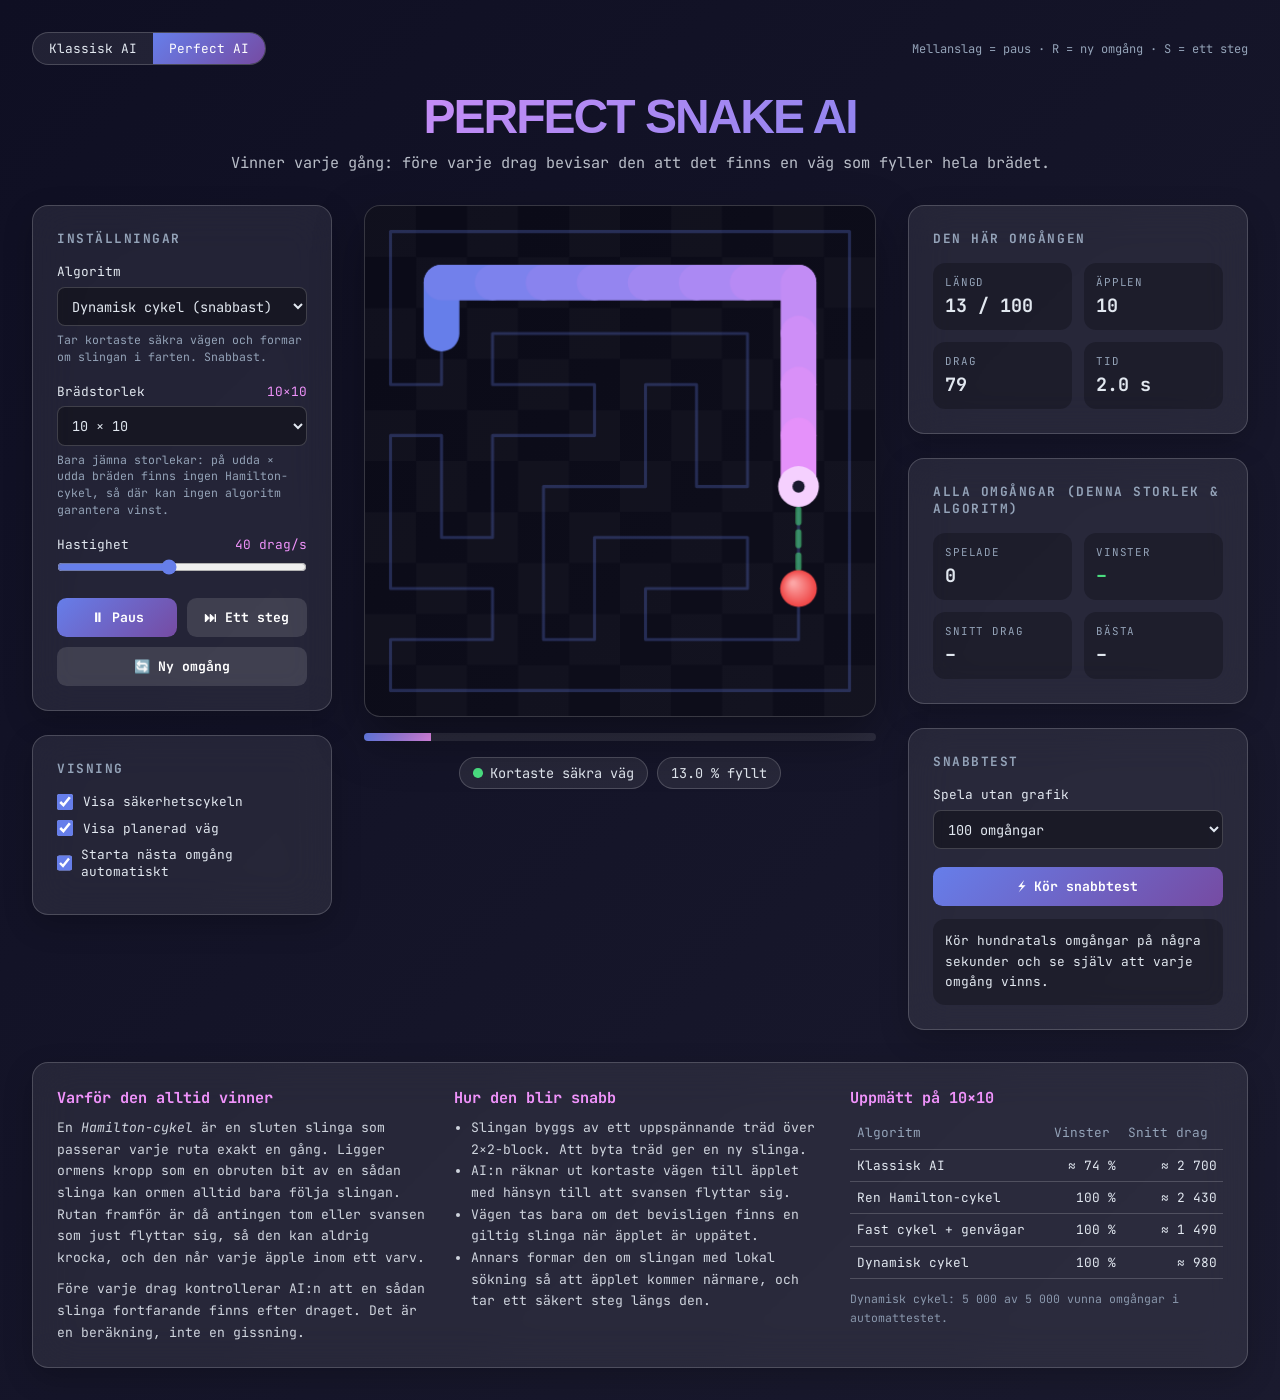
==== perfect/index.html @ fe1f0fe9 "Add Perfect Snake AI: a separate version that wins every game New page at /perfect next to the untou" ====
<!DOCTYPE html>
<html lang="sv">
<head>
  <meta charset="UTF-8">
  <meta name="viewport" content="width=device-width, initial-scale=1.0">
  <title>Perfect Snake AI</title>
  <style>
    @import url('https://fonts.googleapis.com/css2?family=Syncopate:wght@400;700&family=JetBrains+Mono:wght@400;700&display=swap');

    * { margin: 0; padding: 0; box-sizing: border-box; }

    :root {
      --primary: #667eea;
      --secondary: #764ba2;
      --accent: #f093fb;
      --success: #4ade80;
      --danger: #ef4444;
      --warning: #fbbf24;
      --dark: #1a1a2e;
      --darker: #0f0f23;
      --text: #e2e8f0;
      --muted: #94a3b8;
      --glass: rgba(255, 255, 255, 0.08);
      --glass-border: rgba(255, 255, 255, 0.18);
    }

    body {
      font-family: 'JetBrains Mono', monospace;
      background: linear-gradient(135deg, var(--darker) 0%, var(--dark) 100%);
      min-height: 100vh;
      color: var(--text);
      overflow-x: hidden;
    }

    .container { max-width: 1500px; margin: 0 auto; padding: 2rem; }

    .topbar {
      display: flex;
      justify-content: space-between;
      align-items: center;
      gap: 1rem;
      margin-bottom: 1.5rem;
      flex-wrap: wrap;
    }
    .version-switch {
      display: inline-flex;
      border: 1px solid var(--glass-border);
      border-radius: 999px;
      overflow: hidden;
      background: var(--glass);
    }
    .version-switch a {
      color: var(--text);
      text-decoration: none;
      padding: 0.45rem 1rem;
      font-size: 0.8rem;
    }
    .version-switch a.active {
      background: linear-gradient(135deg, var(--primary), var(--secondary));
      color: #fff;
    }

    .header { text-align: center; margin-bottom: 2rem; }
    .header h1 {
      font-family: 'Syncopate', sans-serif;
      font-size: clamp(1.6rem, 5vw, 3rem);
      font-weight: 700;
      background: linear-gradient(135deg, var(--accent) 0%, var(--primary) 100%);
      -webkit-background-clip: text;
      background-clip: text;
      -webkit-text-fill-color: transparent;
      letter-spacing: -2px;
      margin-bottom: 0.5rem;
    }
    .header p { opacity: 0.8; font-size: 0.95rem; }

    .main-grid {
      display: grid;
      grid-template-columns: 300px minmax(0, 1fr) 340px;
      gap: 2rem;
      align-items: start;
    }

    .panel {
      background: var(--glass);
      backdrop-filter: blur(20px);
      -webkit-backdrop-filter: blur(20px);
      border: 1px solid var(--glass-border);
      border-radius: 1rem;
      padding: 1.5rem;
      box-shadow: 0 10px 30px rgba(0, 0, 0, 0.2);
    }
    .panel + .panel { margin-top: 1.5rem; }
    .panel h2 {
      font-size: 0.8rem;
      text-transform: uppercase;
      letter-spacing: 0.12em;
      color: var(--muted);
      margin-bottom: 1rem;
    }

    .field { margin-bottom: 1.1rem; }
    .field label {
      display: flex;
      justify-content: space-between;
      font-size: 0.8rem;
      margin-bottom: 0.4rem;
    }
    .field label span { color: var(--accent); }
    .field .hint { font-size: 0.72rem; color: var(--muted); margin-top: 0.35rem; line-height: 1.45; }

    select, input[type="range"] { width: 100%; }
    select {
      background: rgba(0, 0, 0, 0.35);
      color: var(--text);
      border: 1px solid var(--glass-border);
      border-radius: 0.5rem;
      padding: 0.55rem 0.6rem;
      font-family: inherit;
      font-size: 0.85rem;
    }
    input[type="range"] { accent-color: var(--primary); }

    .button-row { display: grid; grid-template-columns: 1fr 1fr; gap: 0.6rem; margin-bottom: 0.6rem; }
    .button {
      background: linear-gradient(135deg, var(--primary), var(--secondary));
      color: #fff;
      border: none;
      border-radius: 0.6rem;
      padding: 0.7rem 0.8rem;
      font-family: inherit;
      font-size: 0.82rem;
      font-weight: 700;
      cursor: pointer;
      transition: transform 0.15s ease, opacity 0.15s ease;
    }
    .button:hover { transform: translateY(-1px); }
    .button:disabled { opacity: 0.5; cursor: default; transform: none; }
    .button.secondary { background: rgba(255, 255, 255, 0.12); }
    .button.full { width: 100%; }

    .toggle {
      display: flex;
      align-items: center;
      gap: 0.6rem;
      font-size: 0.8rem;
      margin-bottom: 0.6rem;
      cursor: pointer;
    }
    .toggle input { accent-color: var(--primary); width: 1rem; height: 1rem; }

    .board-wrap {
      position: relative;
      width: 100%;
      max-width: 680px;
      margin: 0 auto;
    }
    canvas {
      display: block;
      width: 100%;
      height: auto;
      border-radius: 1rem;
      border: 1px solid var(--glass-border);
      background: rgba(0, 0, 0, 0.35);
      box-shadow: 0 20px 50px rgba(0, 0, 0, 0.35);
    }
    .overlay {
      position: absolute;
      inset: 0;
      display: none;
      flex-direction: column;
      align-items: center;
      justify-content: center;
      text-align: center;
      background: rgba(10, 10, 30, 0.72);
      border-radius: 1rem;
      padding: 1rem;
    }
    .overlay.show { display: flex; }
    .overlay h3 {
      font-family: 'Syncopate', sans-serif;
      font-size: clamp(1.4rem, 5vw, 2.6rem);
      background: linear-gradient(135deg, var(--success), var(--accent));
      -webkit-background-clip: text;
      background-clip: text;
      -webkit-text-fill-color: transparent;
      margin-bottom: 0.6rem;
    }
    .overlay p { color: var(--text); font-size: 0.9rem; }

    .mode-bar {
      display: flex;
      justify-content: center;
      align-items: center;
      gap: 0.6rem;
      margin-top: 1rem;
      font-size: 0.85rem;
      flex-wrap: wrap;
    }
    .pill {
      display: inline-flex;
      align-items: center;
      gap: 0.45rem;
      padding: 0.35rem 0.8rem;
      border-radius: 999px;
      background: var(--glass);
      border: 1px solid var(--glass-border);
    }
    .dot { width: 0.6rem; height: 0.6rem; border-radius: 50%; display: inline-block; }

    .progress {
      height: 8px;
      background: rgba(255, 255, 255, 0.1);
      border-radius: 999px;
      overflow: hidden;
      margin: 1rem auto 0;
      max-width: 680px;
    }
    .progress > div {
      height: 100%;
      width: 0;
      background: linear-gradient(90deg, var(--primary), var(--accent));
      transition: width 0.2s ease;
    }

    .stats { display: grid; grid-template-columns: 1fr 1fr; gap: 0.75rem; }
    .stat {
      background: rgba(0, 0, 0, 0.25);
      border-radius: 0.75rem;
      padding: 0.75rem;
    }
    .stat .label { font-size: 0.68rem; color: var(--muted); text-transform: uppercase; letter-spacing: 0.08em; }
    .stat .value { font-size: 1.15rem; font-weight: 700; margin-top: 0.25rem; font-variant-numeric: tabular-nums; }
    .stat.wide { grid-column: span 2; }
    .value.good { color: var(--success); }

    .bench-result {
      font-size: 0.8rem;
      line-height: 1.6;
      margin-top: 0.8rem;
      background: rgba(0, 0, 0, 0.25);
      border-radius: 0.75rem;
      padding: 0.75rem;
      min-height: 3rem;
    }
    .bench-result strong { color: var(--success); }

    .about { margin-top: 2rem; }
    .about-grid { display: grid; grid-template-columns: repeat(auto-fit, minmax(260px, 1fr)); gap: 1.5rem; }
    .about h3 { font-size: 0.95rem; margin-bottom: 0.6rem; color: var(--accent); }
    .about p, .about li { font-size: 0.82rem; line-height: 1.65; color: var(--text); opacity: 0.9; }
    .about ul { padding-left: 1.1rem; }
    table { width: 100%; border-collapse: collapse; font-size: 0.8rem; }
    th, td { text-align: left; padding: 0.45rem 0.4rem; border-bottom: 1px solid var(--glass-border); }
    th { color: var(--muted); font-weight: 400; }
    td.num { text-align: right; font-variant-numeric: tabular-nums; }

    kbd {
      font-family: inherit;
      font-size: 0.72rem;
      padding: 0.1rem 0.35rem;
      border-radius: 0.3rem;
      border: 1px solid var(--glass-border);
      background: rgba(0, 0, 0, 0.3);
    }

    @media (max-width: 1150px) {
      .main-grid { grid-template-columns: 1fr; }
      .board-col { order: -1; }
    }
    .keys-hint { font-size: 0.75rem; color: var(--muted); }
    @media (max-width: 600px) {
      .container { padding: 1rem; }
      .keys-hint { display: none; }
      .panel { padding: 1.1rem; }
    }
  </style>
</head>
<body>
  <div class="container">
    <div class="topbar">
      <nav class="version-switch" aria-label="Välj version">
        <a href="../">Klassisk AI</a>
        <a href="./" class="active">Perfect AI</a>
      </nav>
      <span class="keys-hint">Mellanslag = paus · R = ny omgång · S = ett steg</span>
    </div>

    <div class="header">
      <h1>PERFECT SNAKE AI</h1>
      <p>Vinner varje gång: före varje drag bevisar den att det finns en väg som fyller hela brädet.</p>
    </div>

    <div class="main-grid">
      <aside>
        <section class="panel">
          <h2>Inställningar</h2>
          <div class="field">
            <label for="strategy">Algoritm</label>
            <select id="strategy">
              <option value="dynamic">Dynamisk cykel (snabbast)</option>
              <option value="shortcuts">Fast cykel + genvägar</option>
              <option value="hamilton">Ren Hamilton-cykel</option>
            </select>
            <div class="hint" id="strategyHint"></div>
          </div>
          <div class="field">
            <label for="size">Brädstorlek <span id="sizeLabel">10×10</span></label>
            <select id="size"></select>
            <div class="hint">Bara jämna storlekar: på udda × udda bräden finns ingen Hamilton-cykel, så där kan ingen algoritm garantera vinst.</div>
          </div>
          <div class="field">
            <label for="speed">Hastighet <span id="speedLabel"></span></label>
            <input type="range" id="speed" min="0" max="9" step="1" value="4">
          </div>
          <div class="button-row">
            <button class="button" id="playBtn">⏸ Paus</button>
            <button class="button secondary" id="stepBtn">⏭ Ett steg</button>
          </div>
          <button class="button full secondary" id="restartBtn">🔄 Ny omgång</button>
        </section>

        <section class="panel">
          <h2>Visning</h2>
          <label class="toggle"><input type="checkbox" id="showCycle" checked> Visa säkerhetscykeln</label>
          <label class="toggle"><input type="checkbox" id="showRoute" checked> Visa planerad väg</label>
          <label class="toggle"><input type="checkbox" id="autoRestart" checked> Starta nästa omgång automatiskt</label>
        </section>
      </aside>

      <main class="board-col">
        <div class="board-wrap">
          <canvas id="board" width="680" height="680" aria-label="Spelplan"></canvas>
          <div class="overlay" id="overlay">
            <h3 id="overlayTitle">PERFEKT! 🏆</h3>
            <p id="overlayText"></p>
          </div>
        </div>
        <div class="progress"><div id="progressBar"></div></div>
        <div class="mode-bar">
          <span class="pill"><span class="dot" id="modeDot"></span><span id="modeText">Startar</span></span>
          <span class="pill" id="fillText">0 %</span>
        </div>
      </main>

      <aside>
        <section class="panel">
          <h2>Den här omgången</h2>
          <div class="stats">
            <div class="stat"><div class="label">Längd</div><div class="value" id="statLength">3</div></div>
            <div class="stat"><div class="label">Äpplen</div><div class="value" id="statApples">0</div></div>
            <div class="stat"><div class="label">Drag</div><div class="value" id="statSteps">0</div></div>
            <div class="stat"><div class="label">Tid</div><div class="value" id="statTime">0.0 s</div></div>
          </div>
        </section>

        <section class="panel">
          <h2>Alla omgångar (denna storlek & algoritm)</h2>
          <div class="stats">
            <div class="stat"><div class="label">Spelade</div><div class="value" id="statGames">0</div></div>
            <div class="stat"><div class="label">Vinster</div><div class="value good" id="statWins">–</div></div>
            <div class="stat"><div class="label">Snitt drag</div><div class="value" id="statAvg">–</div></div>
            <div class="stat"><div class="label">Bästa</div><div class="value" id="statBest">–</div></div>
          </div>
        </section>

        <section class="panel">
          <h2>Snabbtest</h2>
          <div class="field">
            <label for="benchCount">Spela utan grafik</label>
            <select id="benchCount">
              <option value="10">10 omgångar</option>
              <option value="100" selected>100 omgångar</option>
              <option value="1000">1 000 omgångar</option>
            </select>
          </div>
          <button class="button full" id="benchBtn">⚡ Kör snabbtest</button>
          <div class="bench-result" id="benchResult">Kör hundratals omgångar på några sekunder och se själv att varje omgång vinns.</div>
        </section>
      </aside>
    </div>

    <section class="panel about">
      <div class="about-grid">
        <div>
          <h3>Varför den alltid vinner</h3>
          <p>En <em>Hamilton-cykel</em> är en sluten slinga som passerar varje ruta exakt en gång. Ligger ormens kropp som en obruten bit av en sådan slinga kan ormen alltid bara följa slingan. Rutan framför är då antingen tom eller svansen som just flyttar sig, så den kan aldrig krocka, och den når varje äpple inom ett varv.</p>
          <p style="margin-top:0.6rem">Före varje drag kontrollerar AI:n att en sådan slinga fortfarande finns efter draget. Det är en beräkning, inte en gissning.</p>
        </div>
        <div>
          <h3>Hur den blir snabb</h3>
          <ul>
            <li>Slingan byggs av ett uppspännande träd över 2×2-block. Att byta träd ger en ny slinga.</li>
            <li>AI:n räknar ut kortaste vägen till äpplet med hänsyn till att svansen flyttar sig.</li>
            <li>Vägen tas bara om det bevisligen finns en giltig slinga när äpplet är uppätet.</li>
            <li>Annars formar den om slingan med lokal sökning så att äpplet kommer närmare, och tar ett säkert steg längs den.</li>
          </ul>
        </div>
        <div>
          <h3>Uppmätt på 10×10</h3>
          <table>
            <thead><tr><th>Algoritm</th><th class="num">Vinster</th><th class="num">Snitt drag</th></tr></thead>
            <tbody>
              <tr><td>Klassisk AI</td><td class="num">≈ 74 %</td><td class="num">≈ 2 700</td></tr>
              <tr><td>Ren Hamilton-cykel</td><td class="num">100 %</td><td class="num">≈ 2 430</td></tr>
              <tr><td>Fast cykel + genvägar</td><td class="num">100 %</td><td class="num">≈ 1 490</td></tr>
              <tr><td>Dynamisk cykel</td><td class="num">100 %</td><td class="num">≈ 980</td></tr>
            </tbody>
          </table>
          <p style="margin-top:0.6rem;font-size:0.72rem;color:var(--muted)">Dynamisk cykel: 5 000 av 5 000 vunna omgångar i automattestet.</p>
        </div>
      </div>
    </section>
  </div>

  <script src="snake-engine.js"></script>
  <script>
    (function () {
      'use strict';

      const SIZES = [4, 6, 8, 10, 12, 14, 16, 20, 24, 30, 40];
      const SPEEDS = [2, 5, 10, 20, 40, 80, 160, 400, 1000, Infinity];
      const STRATEGY_HINTS = {
        dynamic: 'Tar kortaste säkra vägen och formar om slingan i farten. Snabbast.',
        shortcuts: 'En fast slinga där ormen får gena så länge den inte passerar svansen.',
        hamilton: 'Följer samma slinga hela tiden. Långsam men lättast att förstå.'
      };
      const MODE_INFO = {
        start: { text: 'Startar', color: '#94a3b8' },
        path: { text: 'Kortaste säkra väg', color: '#4ade80' },
        cycle: { text: 'Följer säkerhetscykeln', color: '#667eea' },
        shortcut: { text: 'Genväg längs cykeln', color: '#f093fb' }
      };

      const $ = (id) => document.getElementById(id);
      const canvas = $('board');
      const ctx = canvas.getContext('2d');
      const ui = {
        strategy: $('strategy'), size: $('size'), speed: $('speed'),
        playBtn: $('playBtn'), stepBtn: $('stepBtn'), restartBtn: $('restartBtn'),
        showCycle: $('showCycle'), showRoute: $('showRoute'), autoRestart: $('autoRestart'),
        overlay: $('overlay'), overlayTitle: $('overlayTitle'), overlayText: $('overlayText'),
        benchBtn: $('benchBtn'), benchCount: $('benchCount'), benchResult: $('benchResult')
      };

      const saved = loadSettings();
      SIZES.forEach((n) => {
        const opt = document.createElement('option');
        opt.value = String(n);
        opt.textContent = `${n} × ${n}`;
        ui.size.appendChild(opt);
      });
      ui.size.value = String(SIZES.includes(saved.size) ? saved.size : 10);
      ui.strategy.value = PerfectSnake.STRATEGIES.includes(saved.strategy) ? saved.strategy : 'dynamic';
      if (Number.isInteger(saved.speed) && saved.speed >= 0 && saved.speed < SPEEDS.length) ui.speed.value = String(saved.speed);
      ['showCycle', 'showRoute', 'autoRestart'].forEach((key) => {
        if (typeof saved[key] === 'boolean') ui[key].checked = saved[key];
      });

      let game = null;
      let running = true;
      let accumulator = 0;
      let lastFrame = performance.now();
      let elapsedMs = 0;
      let restartTimer = null;
      let benchmarking = false;
      const history = {};

      function loadSettings() {
        try { return JSON.parse(localStorage.getItem('perfectSnakeSettings') || '{}') || {}; }
        catch (e) { return {}; }
      }
      function saveSettings() {
        try {
          localStorage.setItem('perfectSnakeSettings', JSON.stringify({
            size: Number(ui.size.value), strategy: ui.strategy.value, speed: Number(ui.speed.value),
            showCycle: ui.showCycle.checked, showRoute: ui.showRoute.checked, autoRestart: ui.autoRestart.checked
          }));
        } catch (e) { /* storage unavailable */ }
      }

      function historyKey() { return `${ui.strategy.value}:${ui.size.value}`; }
      function currentHistory() {
        const key = historyKey();
        return history[key] || (history[key] = { games: 0, wins: 0, steps: 0, best: null });
      }

      function newGame() {
        clearTimeout(restartTimer);
        const size = Number(ui.size.value);
        game = new PerfectSnake({ width: size, height: size, strategy: ui.strategy.value });
        elapsedMs = 0;
        accumulator = 0;
        ui.overlay.classList.remove('show');
        $('sizeLabel').textContent = `${size}×${size}`;
        $('strategyHint').textContent = STRATEGY_HINTS[ui.strategy.value];
        updateStats();
        updateHistory();
        draw();
      }

      function finishGame() {
        const h = currentHistory();
        h.games++;
        if (game.won) {
          h.wins++;
          h.steps += game.steps;
          h.best = h.best === null ? game.steps : Math.min(h.best, game.steps);
          ui.overlayTitle.textContent = 'PERFEKT! 🏆';
          ui.overlayText.textContent = `Hela brädet fyllt på ${game.steps.toLocaleString('sv-SE')} drag.`;
        } else {
          ui.overlayTitle.textContent = 'Förlust';
          ui.overlayText.textContent = 'Det här ska inte kunna hända. Ladda gärna om sidan och rapportera det.';
        }
        ui.overlay.classList.add('show');
        updateHistory();
        if (ui.autoRestart.checked) restartTimer = setTimeout(newGame, 1600);
      }

      function speedValue() { return SPEEDS[Number(ui.speed.value)]; }
      function updateSpeedLabel() {
        const v = speedValue();
        $('speedLabel').textContent = v === Infinity ? 'Max' : `${v} drag/s`;
      }

      function setRunning(value) {
        running = value;
        ui.playBtn.textContent = running ? '⏸ Paus' : '▶ Spela';
        lastFrame = performance.now();
      }

      function advance(count, budgetMs) {
        const started = performance.now();
        for (let i = 0; i < count; i++) {
          if (game.won || game.dead) break;
          game.step();
          if (budgetMs && performance.now() - started > budgetMs) break;
        }
        if (game.won || game.dead) finishGame();
      }

      function frame(now) {
        const dt = Math.min(250, now - lastFrame);
        lastFrame = now;
        if (running && !benchmarking && game && !game.won && !game.dead) {
          elapsedMs += dt;
          const speed = speedValue();
          if (speed === Infinity) {
            advance(Number.MAX_SAFE_INTEGER, 12);
          } else {
            accumulator += dt * speed / 1000;
            const n = Math.floor(accumulator);
            if (n > 0) {
              accumulator -= n;
              advance(n, 14);
            }
          }
          updateStats();
          draw();
        }
        requestAnimationFrame(frame);
      }

      /* ------------------------------ drawing ------------------------------ */

      function resizeCanvas() {
        const dpr = window.devicePixelRatio || 1;
        const cssSize = Math.min(680, canvas.parentElement.clientWidth || 680);
        const px = Math.round(cssSize * dpr);
        if (canvas.width !== px) {
          canvas.width = px;
          canvas.height = px;
        }
        draw();
      }

      function draw() {
        if (!game) return;
        const { W, H } = game;
        const size = canvas.width;
        const cell = size / Math.max(W, H);
        const cx = (c) => (c % W + 0.5) * cell;
        const cy = (c) => (Math.floor(c / W) + 0.5) * cell;
        ctx.clearRect(0, 0, size, size);

        // grid
        ctx.fillStyle = 'rgba(255,255,255,0.025)';
        for (let y = 0; y < H; y++) {
          for (let x = (y % 2); x < W; x += 2) ctx.fillRect(x * cell, y * cell, cell, cell);
        }

        // safety cycle
        if (ui.showCycle.checked && !game.won) {
          const next = game.safetyCycle();
          ctx.strokeStyle = 'rgba(102,126,234,0.28)';
          ctx.lineWidth = Math.max(1, cell * 0.06);
          ctx.beginPath();
          for (let c = 0; c < game.N; c++) {
            const n = next[c];
            if (n < 0) continue;
            ctx.moveTo(cx(c), cy(c));
            ctx.lineTo(cx(n), cy(n));
          }
          ctx.stroke();
        }

        // planned route
        if (ui.showRoute.checked && !game.won && game.food >= 0) {
          const route = game.upcomingRoute(game.N);
          if (route.length) {
            ctx.strokeStyle = 'rgba(74,222,128,0.55)';
            ctx.lineWidth = Math.max(1.5, cell * 0.12);
            ctx.setLineDash([cell * 0.25, cell * 0.2]);
            ctx.beginPath();
            ctx.moveTo(cx(game.body[0]), cy(game.body[0]));
            for (const c of route) ctx.lineTo(cx(c), cy(c));
            ctx.stroke();
            ctx.setLineDash([]);
          }
        }

        // apple
        if (game.food >= 0) {
          const r = cell * 0.36;
          const grad = ctx.createRadialGradient(cx(game.food) - r * 0.3, cy(game.food) - r * 0.3, r * 0.1, cx(game.food), cy(game.food), r);
          grad.addColorStop(0, '#fca5a5');
          grad.addColorStop(1, '#ef4444');
          ctx.fillStyle = grad;
          ctx.beginPath();
          ctx.arc(cx(game.food), cy(game.food), r, 0, Math.PI * 2);
          ctx.fill();
        }

        // snake body as a thick connected line, colour fading from head to tail
        const body = game.body;
        const len = body.length;
        ctx.lineCap = 'round';
        ctx.lineJoin = 'round';
        ctx.lineWidth = cell * 0.7;
        for (let i = len - 1; i > 0; i--) {
          const t = i / Math.max(1, len - 1);
          ctx.strokeStyle = mixColor([240, 147, 251], [102, 126, 234], t);
          ctx.beginPath();
          ctx.moveTo(cx(body[i]), cy(body[i]));
          ctx.lineTo(cx(body[i - 1]), cy(body[i - 1]));
          ctx.stroke();
        }
        const head = body[0];
        ctx.fillStyle = '#f5d0fe';
        ctx.beginPath();
        ctx.arc(cx(head), cy(head), cell * 0.4, 0, Math.PI * 2);
        ctx.fill();
        ctx.fillStyle = '#1a1a2e';
        ctx.beginPath();
        ctx.arc(cx(head), cy(head), cell * 0.12, 0, Math.PI * 2);
        ctx.fill();
      }

      function mixColor(a, b, t) {
        const r = Math.round(a[0] + (b[0] - a[0]) * t);
        const g = Math.round(a[1] + (b[1] - a[1]) * t);
        const bl = Math.round(a[2] + (b[2] - a[2]) * t);
        return `rgb(${r},${g},${bl})`;
      }

      /* ------------------------------- stats ------------------------------- */

      function fmt(n) { return Number(n).toLocaleString('sv-SE'); }

      function updateStats() {
        if (!game) return;
        $('statLength').textContent = `${fmt(game.body.length)} / ${fmt(game.N)}`;
        $('statApples').textContent = fmt(game.apples);
        $('statSteps').textContent = fmt(game.steps);
        $('statTime').textContent = `${(elapsedMs / 1000).toFixed(1)} s`;
        const pct = game.body.length / game.N * 100;
        $('progressBar').style.width = `${pct}%`;
        $('fillText').textContent = `${pct.toFixed(pct === 100 ? 0 : 1)} % fyllt`;
        const mode = MODE_INFO[game.won ? 'path' : game.lastMoveKind] || MODE_INFO.start;
        $('modeText').textContent = game.won ? 'Brädet fyllt' : mode.text;
        $('modeDot').style.background = mode.color;
      }

      function updateHistory() {
        const h = currentHistory();
        $('statGames').textContent = fmt(h.games);
        $('statWins').textContent = h.games ? `${Math.round(h.wins / h.games * 100)} %` : '–';
        $('statAvg').textContent = h.wins ? fmt(Math.round(h.steps / h.wins)) : '–';
        $('statBest').textContent = h.best === null ? '–' : fmt(h.best);
      }

      /* ----------------------------- benchmark ----------------------------- */

      function runBenchmark() {
        if (benchmarking) return;
        benchmarking = true;
        ui.benchBtn.disabled = true;
        const total = Number(ui.benchCount.value);
        const size = Number(ui.size.value);
        const strategy = ui.strategy.value;
        const label = ui.strategy.options[ui.strategy.selectedIndex].text;
        let played = 0, wins = 0, steps = 0, worst = 0, best = Infinity;
        let current = null;
        const started = performance.now();

        function chunk() {
          const sliceStart = performance.now();
          while (played < total && performance.now() - sliceStart < 30) {
            if (!current) current = new PerfectSnake({ width: size, height: size, strategy });
            let guard = 0;
            while (!current.won && !current.dead && guard++ < 4000) current.step();
            if (current.won || current.dead) {
              played++;
              if (current.won) {
                wins++;
                steps += current.steps;
                worst = Math.max(worst, current.steps);
                best = Math.min(best, current.steps);
              }
              current = null;
            }
          }
          ui.benchResult.textContent = `Spelar… ${fmt(played)} / ${fmt(total)}`;
          if (played < total) {
            setTimeout(chunk, 0);
            return;
          }
          const seconds = ((performance.now() - started) / 1000).toFixed(1);
          ui.benchResult.innerHTML =
            `<strong>${fmt(wins)} / ${fmt(total)} vunna (${Math.round(wins / total * 100)} %)</strong><br>` +
            `${label}, ${size}×${size}<br>` +
            `Snitt ${fmt(Math.round(steps / Math.max(1, wins)))} drag · bästa ${fmt(best)} · värsta ${fmt(worst)}<br>` +
            `<span style="color:var(--muted)">Tog ${seconds} s</span>`;
          benchmarking = false;
          ui.benchBtn.disabled = false;
          lastFrame = performance.now();
        }
        ui.benchResult.textContent = 'Spelar…';
        setTimeout(chunk, 0);
      }

      /* ------------------------------ wiring ------------------------------- */

      ui.playBtn.addEventListener('click', () => setRunning(!running));
      ui.stepBtn.addEventListener('click', () => {
        setRunning(false);
        if (game.won || game.dead) return;
        advance(1);
        updateStats();
        draw();
      });
      ui.restartBtn.addEventListener('click', newGame);
      ui.strategy.addEventListener('change', () => { saveSettings(); newGame(); });
      ui.size.addEventListener('change', () => { saveSettings(); newGame(); });
      ui.speed.addEventListener('input', () => { updateSpeedLabel(); saveSettings(); });
      ['showCycle', 'showRoute', 'autoRestart'].forEach((key) => {
        ui[key].addEventListener('change', () => { saveSettings(); draw(); });
      });
      ui.benchBtn.addEventListener('click', runBenchmark);
      document.addEventListener('keydown', (event) => {
        if (event.target.closest('select, input')) return;
        if (event.code === 'Space') { event.preventDefault(); setRunning(!running); }
        else if (event.key === 'r' || event.key === 'R') newGame();
        else if (event.key === 's' || event.key === 'S') ui.stepBtn.click();
      });
      window.addEventListener('resize', resizeCanvas);

      updateSpeedLabel();
      newGame();
      resizeCanvas();
      requestAnimationFrame(frame);
    })();
  </script>
</body>
</html>
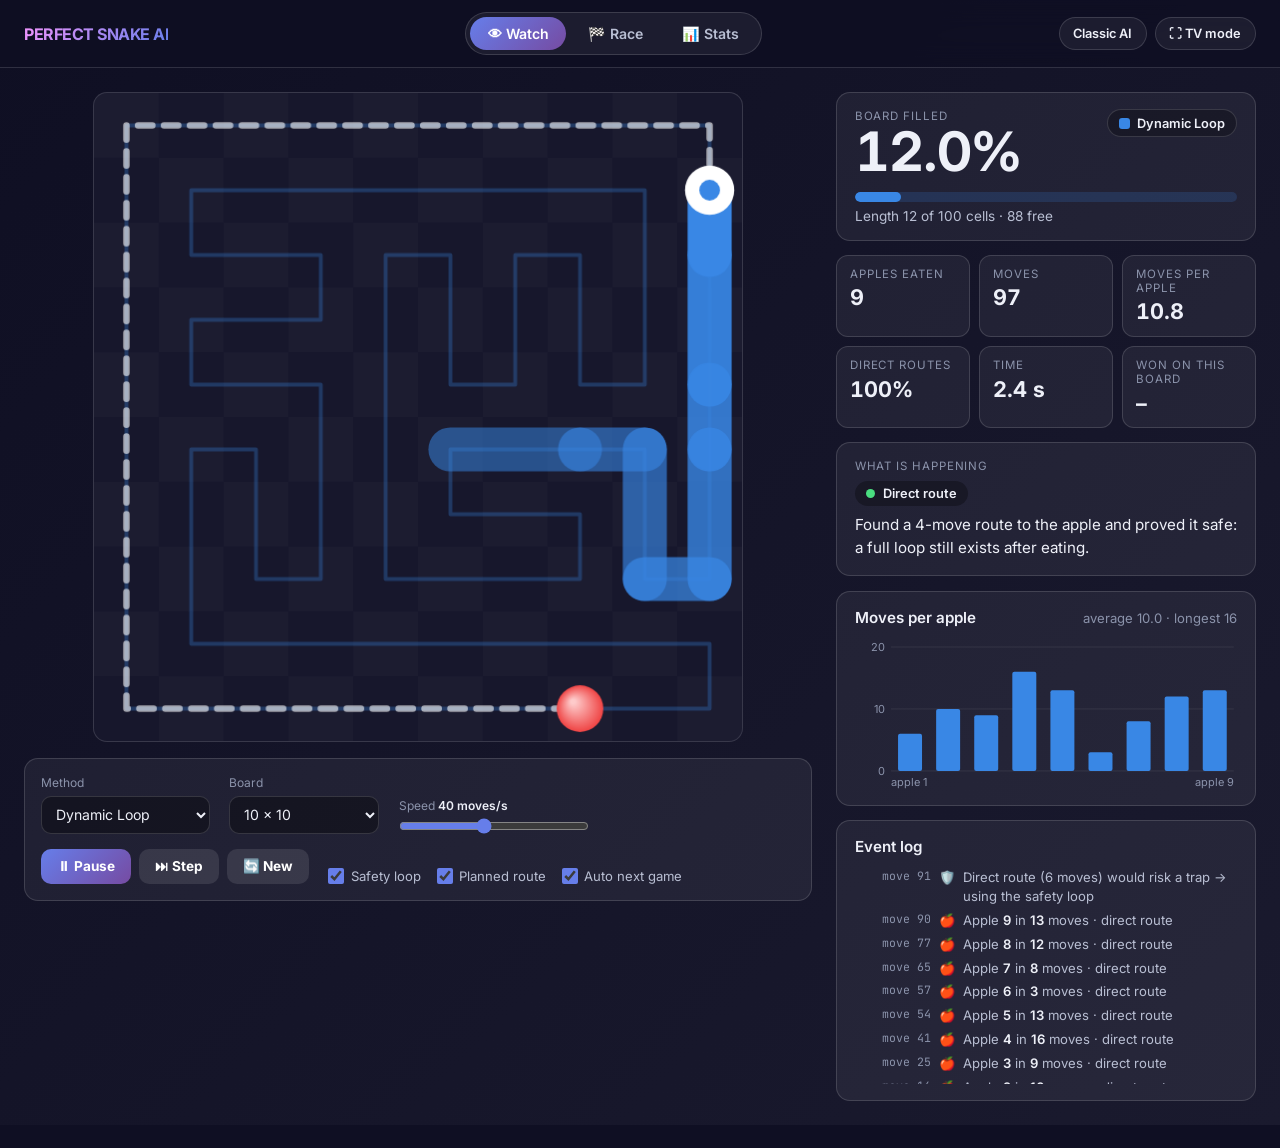
==== commit 88fd1886: "Perfect Snake: English UI with Watch, Race, Stats and TV mode - Watch: large board, live numbers, pl" ====
--- a/perfect/index.html
+++ b/perfect/index.html
@@ -1,775 +1,251 @@
 <!DOCTYPE html>
-<html lang="sv">
+<html lang="en">
 <head>
   <meta charset="UTF-8">
   <meta name="viewport" content="width=device-width, initial-scale=1.0">
   <title>Perfect Snake AI</title>
-  <style>
-    @import url('https://fonts.googleapis.com/css2?family=Syncopate:wght@400;700&family=JetBrains+Mono:wght@400;700&display=swap');
-
-    * { margin: 0; padding: 0; box-sizing: border-box; }
-
-    :root {
-      --primary: #667eea;
-      --secondary: #764ba2;
-      --accent: #f093fb;
-      --success: #4ade80;
-      --danger: #ef4444;
-      --warning: #fbbf24;
-      --dark: #1a1a2e;
-      --darker: #0f0f23;
-      --text: #e2e8f0;
-      --muted: #94a3b8;
-      --glass: rgba(255, 255, 255, 0.08);
-      --glass-border: rgba(255, 255, 255, 0.18);
-    }
-
-    body {
-      font-family: 'JetBrains Mono', monospace;
-      background: linear-gradient(135deg, var(--darker) 0%, var(--dark) 100%);
-      min-height: 100vh;
-      color: var(--text);
-      overflow-x: hidden;
-    }
-
-    .container { max-width: 1500px; margin: 0 auto; padding: 2rem; }
-
-    .topbar {
-      display: flex;
-      justify-content: space-between;
-      align-items: center;
-      gap: 1rem;
-      margin-bottom: 1.5rem;
-      flex-wrap: wrap;
-    }
-    .version-switch {
-      display: inline-flex;
-      border: 1px solid var(--glass-border);
-      border-radius: 999px;
-      overflow: hidden;
-      background: var(--glass);
-    }
-    .version-switch a {
-      color: var(--text);
-      text-decoration: none;
-      padding: 0.45rem 1rem;
-      font-size: 0.8rem;
-    }
-    .version-switch a.active {
-      background: linear-gradient(135deg, var(--primary), var(--secondary));
-      color: #fff;
-    }
-
-    .header { text-align: center; margin-bottom: 2rem; }
-    .header h1 {
-      font-family: 'Syncopate', sans-serif;
-      font-size: clamp(1.6rem, 5vw, 3rem);
-      font-weight: 700;
-      background: linear-gradient(135deg, var(--accent) 0%, var(--primary) 100%);
-      -webkit-background-clip: text;
-      background-clip: text;
-      -webkit-text-fill-color: transparent;
-      letter-spacing: -2px;
-      margin-bottom: 0.5rem;
-    }
-    .header p { opacity: 0.8; font-size: 0.95rem; }
-
-    .main-grid {
-      display: grid;
-      grid-template-columns: 300px minmax(0, 1fr) 340px;
-      gap: 2rem;
-      align-items: start;
-    }
-
-    .panel {
-      background: var(--glass);
-      backdrop-filter: blur(20px);
-      -webkit-backdrop-filter: blur(20px);
-      border: 1px solid var(--glass-border);
-      border-radius: 1rem;
-      padding: 1.5rem;
-      box-shadow: 0 10px 30px rgba(0, 0, 0, 0.2);
-    }
-    .panel + .panel { margin-top: 1.5rem; }
-    .panel h2 {
-      font-size: 0.8rem;
-      text-transform: uppercase;
-      letter-spacing: 0.12em;
-      color: var(--muted);
-      margin-bottom: 1rem;
-    }
-
-    .field { margin-bottom: 1.1rem; }
-    .field label {
-      display: flex;
-      justify-content: space-between;
-      font-size: 0.8rem;
-      margin-bottom: 0.4rem;
-    }
-    .field label span { color: var(--accent); }
-    .field .hint { font-size: 0.72rem; color: var(--muted); margin-top: 0.35rem; line-height: 1.45; }
-
-    select, input[type="range"] { width: 100%; }
-    select {
-      background: rgba(0, 0, 0, 0.35);
-      color: var(--text);
-      border: 1px solid var(--glass-border);
-      border-radius: 0.5rem;
-      padding: 0.55rem 0.6rem;
-      font-family: inherit;
-      font-size: 0.85rem;
-    }
-    input[type="range"] { accent-color: var(--primary); }
-
-    .button-row { display: grid; grid-template-columns: 1fr 1fr; gap: 0.6rem; margin-bottom: 0.6rem; }
-    .button {
-      background: linear-gradient(135deg, var(--primary), var(--secondary));
-      color: #fff;
-      border: none;
-      border-radius: 0.6rem;
-      padding: 0.7rem 0.8rem;
-      font-family: inherit;
-      font-size: 0.82rem;
-      font-weight: 700;
-      cursor: pointer;
-      transition: transform 0.15s ease, opacity 0.15s ease;
-    }
-    .button:hover { transform: translateY(-1px); }
-    .button:disabled { opacity: 0.5; cursor: default; transform: none; }
-    .button.secondary { background: rgba(255, 255, 255, 0.12); }
-    .button.full { width: 100%; }
-
-    .toggle {
-      display: flex;
-      align-items: center;
-      gap: 0.6rem;
-      font-size: 0.8rem;
-      margin-bottom: 0.6rem;
-      cursor: pointer;
-    }
-    .toggle input { accent-color: var(--primary); width: 1rem; height: 1rem; }
-
-    .board-wrap {
-      position: relative;
-      width: 100%;
-      max-width: 680px;
-      margin: 0 auto;
-    }
-    canvas {
-      display: block;
-      width: 100%;
-      height: auto;
-      border-radius: 1rem;
-      border: 1px solid var(--glass-border);
-      background: rgba(0, 0, 0, 0.35);
-      box-shadow: 0 20px 50px rgba(0, 0, 0, 0.35);
-    }
-    .overlay {
-      position: absolute;
-      inset: 0;
-      display: none;
-      flex-direction: column;
-      align-items: center;
-      justify-content: center;
-      text-align: center;
-      background: rgba(10, 10, 30, 0.72);
-      border-radius: 1rem;
-      padding: 1rem;
-    }
-    .overlay.show { display: flex; }
-    .overlay h3 {
-      font-family: 'Syncopate', sans-serif;
-      font-size: clamp(1.4rem, 5vw, 2.6rem);
-      background: linear-gradient(135deg, var(--success), var(--accent));
-      -webkit-background-clip: text;
-      background-clip: text;
-      -webkit-text-fill-color: transparent;
-      margin-bottom: 0.6rem;
-    }
-    .overlay p { color: var(--text); font-size: 0.9rem; }
-
-    .mode-bar {
-      display: flex;
-      justify-content: center;
-      align-items: center;
-      gap: 0.6rem;
-      margin-top: 1rem;
-      font-size: 0.85rem;
-      flex-wrap: wrap;
-    }
-    .pill {
-      display: inline-flex;
-      align-items: center;
-      gap: 0.45rem;
-      padding: 0.35rem 0.8rem;
-      border-radius: 999px;
-      background: var(--glass);
-      border: 1px solid var(--glass-border);
-    }
-    .dot { width: 0.6rem; height: 0.6rem; border-radius: 50%; display: inline-block; }
-
-    .progress {
-      height: 8px;
-      background: rgba(255, 255, 255, 0.1);
-      border-radius: 999px;
-      overflow: hidden;
-      margin: 1rem auto 0;
-      max-width: 680px;
-    }
-    .progress > div {
-      height: 100%;
-      width: 0;
-      background: linear-gradient(90deg, var(--primary), var(--accent));
-      transition: width 0.2s ease;
-    }
-
-    .stats { display: grid; grid-template-columns: 1fr 1fr; gap: 0.75rem; }
-    .stat {
-      background: rgba(0, 0, 0, 0.25);
-      border-radius: 0.75rem;
-      padding: 0.75rem;
-    }
-    .stat .label { font-size: 0.68rem; color: var(--muted); text-transform: uppercase; letter-spacing: 0.08em; }
-    .stat .value { font-size: 1.15rem; font-weight: 700; margin-top: 0.25rem; font-variant-numeric: tabular-nums; }
-    .stat.wide { grid-column: span 2; }
-    .value.good { color: var(--success); }
-
-    .bench-result {
-      font-size: 0.8rem;
-      line-height: 1.6;
-      margin-top: 0.8rem;
-      background: rgba(0, 0, 0, 0.25);
-      border-radius: 0.75rem;
-      padding: 0.75rem;
-      min-height: 3rem;
-    }
-    .bench-result strong { color: var(--success); }
-
-    .about { margin-top: 2rem; }
-    .about-grid { display: grid; grid-template-columns: repeat(auto-fit, minmax(260px, 1fr)); gap: 1.5rem; }
-    .about h3 { font-size: 0.95rem; margin-bottom: 0.6rem; color: var(--accent); }
-    .about p, .about li { font-size: 0.82rem; line-height: 1.65; color: var(--text); opacity: 0.9; }
-    .about ul { padding-left: 1.1rem; }
-    table { width: 100%; border-collapse: collapse; font-size: 0.8rem; }
-    th, td { text-align: left; padding: 0.45rem 0.4rem; border-bottom: 1px solid var(--glass-border); }
-    th { color: var(--muted); font-weight: 400; }
-    td.num { text-align: right; font-variant-numeric: tabular-nums; }
-
-    kbd {
-      font-family: inherit;
-      font-size: 0.72rem;
-      padding: 0.1rem 0.35rem;
-      border-radius: 0.3rem;
-      border: 1px solid var(--glass-border);
-      background: rgba(0, 0, 0, 0.3);
-    }
-
-    @media (max-width: 1150px) {
-      .main-grid { grid-template-columns: 1fr; }
-      .board-col { order: -1; }
-    }
-    .keys-hint { font-size: 0.75rem; color: var(--muted); }
-    @media (max-width: 600px) {
-      .container { padding: 1rem; }
-      .keys-hint { display: none; }
-      .panel { padding: 1.1rem; }
-    }
-  </style>
+  <meta name="description" content="A Snake AI that wins every game, proven by calculation. Watch it, race four methods against each other and compare the statistics.">
+  <link rel="icon" href="data:image/svg+xml,%3Csvg xmlns='http://www.w3.org/2000/svg' viewBox='0 0 100 100'%3E%3Ctext y='.9em' font-size='90'%3E%F0%9F%90%8D%3C/text%3E%3C/svg%3E">
+  <link rel="stylesheet" href="styles.css">
 </head>
 <body>
-  <div class="container">
-    <div class="topbar">
-      <nav class="version-switch" aria-label="Välj version">
-        <a href="../">Klassisk AI</a>
-        <a href="./" class="active">Perfect AI</a>
-      </nav>
-      <span class="keys-hint">Mellanslag = paus · R = ny omgång · S = ett steg</span>
-    </div>
-
-    <div class="header">
-      <h1>PERFECT SNAKE AI</h1>
-      <p>Vinner varje gång: före varje drag bevisar den att det finns en väg som fyller hela brädet.</p>
-    </div>
-
-    <div class="main-grid">
-      <aside>
-        <section class="panel">
-          <h2>Inställningar</h2>
-          <div class="field">
-            <label for="strategy">Algoritm</label>
-            <select id="strategy">
-              <option value="dynamic">Dynamisk cykel (snabbast)</option>
-              <option value="shortcuts">Fast cykel + genvägar</option>
-              <option value="hamilton">Ren Hamilton-cykel</option>
-            </select>
-            <div class="hint" id="strategyHint"></div>
-          </div>
-          <div class="field">
-            <label for="size">Brädstorlek <span id="sizeLabel">10×10</span></label>
-            <select id="size"></select>
-            <div class="hint">Bara jämna storlekar: på udda × udda bräden finns ingen Hamilton-cykel, så där kan ingen algoritm garantera vinst.</div>
-          </div>
-          <div class="field">
-            <label for="speed">Hastighet <span id="speedLabel"></span></label>
-            <input type="range" id="speed" min="0" max="9" step="1" value="4">
-          </div>
-          <div class="button-row">
-            <button class="button" id="playBtn">⏸ Paus</button>
-            <button class="button secondary" id="stepBtn">⏭ Ett steg</button>
-          </div>
-          <button class="button full secondary" id="restartBtn">🔄 Ny omgång</button>
-        </section>
-
-        <section class="panel">
-          <h2>Visning</h2>
-          <label class="toggle"><input type="checkbox" id="showCycle" checked> Visa säkerhetscykeln</label>
-          <label class="toggle"><input type="checkbox" id="showRoute" checked> Visa planerad väg</label>
-          <label class="toggle"><input type="checkbox" id="autoRestart" checked> Starta nästa omgång automatiskt</label>
-        </section>
+  <header class="topbar">
+    <div class="brand">PERFECT <span>SNAKE AI</span></div>
+    <nav class="tabs" role="tablist" aria-label="Views">
+      <button class="tab-btn" role="tab" data-tab="watch" aria-selected="true">👁 Watch</button>
+      <button class="tab-btn" role="tab" data-tab="race" aria-selected="false">🏁 Race</button>
+      <button class="tab-btn" role="tab" data-tab="stats" aria-selected="false">📊 Stats</button>
+    </nav>
+    <div class="top-actions">
+      <a class="ghost-btn" href="../">Classic AI</a>
+      <button class="ghost-btn" id="tvBtn" title="Full screen, keeps the screen awake (T)">⛶ TV mode</button>
+    </div>
+  </header>
+  <button class="tv-exit" id="tvExit">✕ Exit TV mode</button>
+
+  <!-- ============================== WATCH ============================== -->
+  <main class="view" id="view-watch">
+    <div class="watch-grid">
+      <section class="stage">
+        <div class="board-wrap" id="watchWrap">
+          <canvas id="watchBoard" aria-label="Snake board"></canvas>
+          <div class="overlay" id="watchOverlay">
+            <div class="overlay-title" id="overlayTitle">PERFECT!</div>
+            <div class="overlay-grid" id="overlayStats"></div>
+            <div class="overlay-note" id="overlayNote"></div>
+          </div>
+        </div>
+        <div class="controls">
+          <label class="ctl">
+            <span>Method</span>
+            <select id="wMethod"></select>
+          </label>
+          <label class="ctl">
+            <span>Board</span>
+            <select id="wSize" class="size-select"></select>
+          </label>
+          <label class="ctl ctl-speed">
+            <span>Speed <b id="wSpeedLabel"></b></span>
+            <input type="range" id="wSpeed" min="0" max="9" step="1" value="4">
+          </label>
+          <div class="ctl-buttons">
+            <button class="btn" id="wPlay">⏸ Pause</button>
+            <button class="btn btn-soft" id="wStep" title="One move (S)">⏭ Step</button>
+            <button class="btn btn-soft" id="wNew" title="New game (R)">🔄 New</button>
+          </div>
+          <div class="ctl-toggles">
+            <label><input type="checkbox" id="wShowLoop" checked> Safety loop</label>
+            <label><input type="checkbox" id="wShowRoute" checked> Planned route</label>
+            <label><input type="checkbox" id="wAuto" checked> Auto next game</label>
+          </div>
+        </div>
+      </section>
+
+      <aside class="side">
+        <div class="card hero-card">
+          <div class="hero-top">
+            <div>
+              <div class="label">Board filled</div>
+              <div class="hero" id="wFill">0%</div>
+            </div>
+            <div class="method-badge" id="wBadge"></div>
+          </div>
+          <div class="meter"><div id="wMeter"></div></div>
+          <div class="hero-sub" id="wLength">Length 3 of 100 cells</div>
+        </div>
+
+        <div class="tiles">
+          <div class="tile"><div class="label">Apples eaten</div><div class="value" id="wApples">0</div></div>
+          <div class="tile"><div class="label">Moves</div><div class="value" id="wMoves">0</div></div>
+          <div class="tile"><div class="label">Moves per apple</div><div class="value" id="wPerApple">–</div></div>
+          <div class="tile"><div class="label">Direct routes</div><div class="value" id="wDirect">–</div></div>
+          <div class="tile"><div class="label">Time</div><div class="value" id="wTime">0.0 s</div></div>
+          <div class="tile"><div class="label">Won on this board</div><div class="value" id="wRecord">–</div></div>
+        </div>
+
+        <div class="card narrate">
+          <div class="label">What is happening</div>
+          <div class="mode-chip" id="wChip"><i></i><span>Starting</span></div>
+          <p id="wNarration">The snake is about to start.</p>
+        </div>
+
+        <div class="card">
+          <div class="card-head">
+            <h3>Moves per apple</h3>
+            <span class="muted" id="wChartNote">each bar is one apple</span>
+          </div>
+          <div class="chart" id="wChart"></div>
+        </div>
+
+        <div class="card log-card">
+          <div class="card-head"><h3>Event log</h3></div>
+          <ol class="log" id="wLog"></ol>
+        </div>
       </aside>
-
-      <main class="board-col">
-        <div class="board-wrap">
-          <canvas id="board" width="680" height="680" aria-label="Spelplan"></canvas>
-          <div class="overlay" id="overlay">
-            <h3 id="overlayTitle">PERFEKT! 🏆</h3>
-            <p id="overlayText"></p>
-          </div>
-        </div>
-        <div class="progress"><div id="progressBar"></div></div>
-        <div class="mode-bar">
-          <span class="pill"><span class="dot" id="modeDot"></span><span id="modeText">Startar</span></span>
-          <span class="pill" id="fillText">0 %</span>
-        </div>
-      </main>
-
-      <aside>
-        <section class="panel">
-          <h2>Den här omgången</h2>
-          <div class="stats">
-            <div class="stat"><div class="label">Längd</div><div class="value" id="statLength">3</div></div>
-            <div class="stat"><div class="label">Äpplen</div><div class="value" id="statApples">0</div></div>
-            <div class="stat"><div class="label">Drag</div><div class="value" id="statSteps">0</div></div>
-            <div class="stat"><div class="label">Tid</div><div class="value" id="statTime">0.0 s</div></div>
-          </div>
-        </section>
-
-        <section class="panel">
-          <h2>Alla omgångar (denna storlek & algoritm)</h2>
-          <div class="stats">
-            <div class="stat"><div class="label">Spelade</div><div class="value" id="statGames">0</div></div>
-            <div class="stat"><div class="label">Vinster</div><div class="value good" id="statWins">–</div></div>
-            <div class="stat"><div class="label">Snitt drag</div><div class="value" id="statAvg">–</div></div>
-            <div class="stat"><div class="label">Bästa</div><div class="value" id="statBest">–</div></div>
-          </div>
-        </section>
-
-        <section class="panel">
-          <h2>Snabbtest</h2>
-          <div class="field">
-            <label for="benchCount">Spela utan grafik</label>
-            <select id="benchCount">
-              <option value="10">10 omgångar</option>
-              <option value="100" selected>100 omgångar</option>
-              <option value="1000">1 000 omgångar</option>
-            </select>
-          </div>
-          <button class="button full" id="benchBtn">⚡ Kör snabbtest</button>
-          <div class="bench-result" id="benchResult">Kör hundratals omgångar på några sekunder och se själv att varje omgång vinns.</div>
-        </section>
-      </aside>
-    </div>
-
-    <section class="panel about">
+    </div>
+  </main>
+
+  <!-- ============================== RACE =============================== -->
+  <main class="view" id="view-race" hidden>
+    <div class="race-head">
+      <div>
+        <h2>Race: four methods, same apples</h2>
+        <p class="muted">Every snake makes one move per tick and gets the same apple sequence. The fewer moves a method needs, the sooner it fills its board.</p>
+      </div>
+      <div class="controls controls-inline">
+        <label class="ctl">
+          <span>Board</span>
+          <select id="rSize" class="size-select"></select>
+        </label>
+        <label class="ctl ctl-speed">
+          <span>Speed <b id="rSpeedLabel"></b></span>
+          <input type="range" id="rSpeed" min="0" max="9" step="1" value="6">
+        </label>
+        <div class="ctl-buttons">
+          <button class="btn" id="rPlay">⏸ Pause</button>
+          <button class="btn btn-soft" id="rNew">🔄 New race</button>
+        </div>
+        <div class="ctl-toggles">
+          <label><input type="checkbox" id="rAuto" checked> Auto next race</label>
+        </div>
+      </div>
+    </div>
+
+    <div class="race-boards" id="raceBoards"></div>
+
+    <div class="race-bottom">
+      <div class="card">
+        <div class="card-head">
+          <h3>Board filled vs. moves (this race)</h3>
+          <div class="legend" id="rLegend"></div>
+        </div>
+        <div class="chart" id="rChart"></div>
+      </div>
+      <div class="card">
+        <div class="card-head">
+          <h3>Scoreboard</h3>
+          <span class="muted" id="rRaceCount">0 races on this board size</span>
+        </div>
+        <div class="table-scroll"><table class="table" id="rTable"></table></div>
+      </div>
+    </div>
+  </main>
+
+  <!-- ============================== STATS ============================== -->
+  <main class="view" id="view-stats" hidden>
+    <div class="stats-head">
+      <div>
+        <h2>Statistics</h2>
+        <p class="muted">Every finished game is recorded on this device: from Watch, Race, benchmarks and the marathon.</p>
+      </div>
+      <div class="controls controls-inline">
+        <label class="ctl">
+          <span>Board</span>
+          <select id="sSize" class="size-select"></select>
+        </label>
+        <label class="ctl">
+          <span>Games per method</span>
+          <select id="sCount">
+            <option value="10">10</option>
+            <option value="100" selected>100</option>
+            <option value="1000">1,000</option>
+          </select>
+        </label>
+        <div class="ctl-buttons">
+          <button class="btn" id="sBench">⚡ Run benchmark</button>
+          <button class="btn btn-soft" id="sMarathon" title="Plays games non-stop in the background, also while the tab is hidden">🏃 Start marathon</button>
+        </div>
+      </div>
+    </div>
+
+    <div class="runner-status" id="sRunner" hidden></div>
+
+    <div class="stats-hero">
+      <div class="card">
+        <div class="label">Games recorded on this board size</div>
+        <div class="hero" id="sGames">0</div>
+        <div class="hero-sub" id="sGamesAll">0 games in total</div>
+      </div>
+      <div class="card">
+        <div class="label">Fastest guaranteed method</div>
+        <div class="hero hero-sm" id="sFastest">–</div>
+        <div class="hero-sub" id="sFastestSub">Run a benchmark to find out</div>
+      </div>
+      <div class="card">
+        <div class="label">Methods with a proof</div>
+        <div class="hero hero-sm" id="sProofWins">–</div>
+        <div class="hero-sub" id="sProofSub">share of games won by the three proven methods</div>
+      </div>
+    </div>
+
+    <div class="stats-grid">
+      <div class="card">
+        <div class="card-head"><h3>Average moves to fill the board</h3><span class="muted">fewer is better · won games only</span></div>
+        <div class="chart" id="sMovesChart"></div>
+      </div>
+      <div class="card">
+        <div class="card-head"><h3>Win rate</h3><span class="muted">share of games where the board got filled</span></div>
+        <div class="chart" id="sWinChart"></div>
+      </div>
+    </div>
+
+    <div class="card">
+      <div class="card-head">
+        <h3>All numbers</h3>
+        <div class="ctl-buttons">
+          <button class="btn btn-soft btn-sm" id="sCsv">⬇ Export CSV</button>
+          <button class="btn btn-soft btn-sm" id="sReset">🗑 Reset stats</button>
+        </div>
+      </div>
+      <div class="table-scroll"><table class="table" id="sTable"></table></div>
+    </div>
+
+    <div class="card about">
       <div class="about-grid">
         <div>
-          <h3>Varför den alltid vinner</h3>
-          <p>En <em>Hamilton-cykel</em> är en sluten slinga som passerar varje ruta exakt en gång. Ligger ormens kropp som en obruten bit av en sådan slinga kan ormen alltid bara följa slingan. Rutan framför är då antingen tom eller svansen som just flyttar sig, så den kan aldrig krocka, och den når varje äpple inom ett varv.</p>
-          <p style="margin-top:0.6rem">Före varje drag kontrollerar AI:n att en sådan slinga fortfarande finns efter draget. Det är en beräkning, inte en gissning.</p>
+          <h3>Why it always wins</h3>
+          <p>A <em>Hamilton loop</em> is a closed route that visits every cell exactly once. If the snake's body lies along such a loop as one unbroken piece, the snake can always just follow the loop: the cell ahead is either empty or the tail that is about to move away. It can never crash, and it reaches every apple within one lap.</p>
+          <p>Before every move the AI checks that such a loop still exists after the move. That is a calculation, not a guess.</p>
         </div>
         <div>
-          <h3>Hur den blir snabb</h3>
+          <h3>The four methods</h3>
+          <ul id="methodList"></ul>
+        </div>
+        <div>
+          <h3>Good to know</h3>
           <ul>
-            <li>Slingan byggs av ett uppspännande träd över 2×2-block. Att byta träd ger en ny slinga.</li>
-            <li>AI:n räknar ut kortaste vägen till äpplet med hänsyn till att svansen flyttar sig.</li>
-            <li>Vägen tas bara om det bevisligen finns en giltig slinga när äpplet är uppätet.</li>
-            <li>Annars formar den om slingan med lokal sökning så att äpplet kommer närmare, och tar ett säkert steg längs den.</li>
+            <li>Only even board sizes: an odd × odd board has no Hamilton loop, so no method can guarantee a win there.</li>
+            <li>The marathon keeps playing in a background thread, so you can leave this tab open (for example while you are at work) and come back to more statistics.</li>
+            <li>Statistics are stored in this browser only.</li>
           </ul>
         </div>
-        <div>
-          <h3>Uppmätt på 10×10</h3>
-          <table>
-            <thead><tr><th>Algoritm</th><th class="num">Vinster</th><th class="num">Snitt drag</th></tr></thead>
-            <tbody>
-              <tr><td>Klassisk AI</td><td class="num">≈ 74 %</td><td class="num">≈ 2 700</td></tr>
-              <tr><td>Ren Hamilton-cykel</td><td class="num">100 %</td><td class="num">≈ 2 430</td></tr>
-              <tr><td>Fast cykel + genvägar</td><td class="num">100 %</td><td class="num">≈ 1 490</td></tr>
-              <tr><td>Dynamisk cykel</td><td class="num">100 %</td><td class="num">≈ 980</td></tr>
-            </tbody>
-          </table>
-          <p style="margin-top:0.6rem;font-size:0.72rem;color:var(--muted)">Dynamisk cykel: 5 000 av 5 000 vunna omgångar i automattestet.</p>
-        </div>
-      </div>
-    </section>
-  </div>
+      </div>
+    </div>
+  </main>
+
+  <div class="tooltip" id="tooltip" role="status" hidden></div>
 
   <script src="snake-engine.js"></script>
-  <script>
-    (function () {
-      'use strict';
-
-      const SIZES = [4, 6, 8, 10, 12, 14, 16, 20, 24, 30, 40];
-      const SPEEDS = [2, 5, 10, 20, 40, 80, 160, 400, 1000, Infinity];
-      const STRATEGY_HINTS = {
-        dynamic: 'Tar kortaste säkra vägen och formar om slingan i farten. Snabbast.',
-        shortcuts: 'En fast slinga där ormen får gena så länge den inte passerar svansen.',
-        hamilton: 'Följer samma slinga hela tiden. Långsam men lättast att förstå.'
-      };
-      const MODE_INFO = {
-        start: { text: 'Startar', color: '#94a3b8' },
-        path: { text: 'Kortaste säkra väg', color: '#4ade80' },
-        cycle: { text: 'Följer säkerhetscykeln', color: '#667eea' },
-        shortcut: { text: 'Genväg längs cykeln', color: '#f093fb' }
-      };
-
-      const $ = (id) => document.getElementById(id);
-      const canvas = $('board');
-      const ctx = canvas.getContext('2d');
-      const ui = {
-        strategy: $('strategy'), size: $('size'), speed: $('speed'),
-        playBtn: $('playBtn'), stepBtn: $('stepBtn'), restartBtn: $('restartBtn'),
-        showCycle: $('showCycle'), showRoute: $('showRoute'), autoRestart: $('autoRestart'),
-        overlay: $('overlay'), overlayTitle: $('overlayTitle'), overlayText: $('overlayText'),
-        benchBtn: $('benchBtn'), benchCount: $('benchCount'), benchResult: $('benchResult')
-      };
-
-      const saved = loadSettings();
-      SIZES.forEach((n) => {
-        const opt = document.createElement('option');
-        opt.value = String(n);
-        opt.textContent = `${n} × ${n}`;
-        ui.size.appendChild(opt);
-      });
-      ui.size.value = String(SIZES.includes(saved.size) ? saved.size : 10);
-      ui.strategy.value = PerfectSnake.STRATEGIES.includes(saved.strategy) ? saved.strategy : 'dynamic';
-      if (Number.isInteger(saved.speed) && saved.speed >= 0 && saved.speed < SPEEDS.length) ui.speed.value = String(saved.speed);
-      ['showCycle', 'showRoute', 'autoRestart'].forEach((key) => {
-        if (typeof saved[key] === 'boolean') ui[key].checked = saved[key];
-      });
-
-      let game = null;
-      let running = true;
-      let accumulator = 0;
-      let lastFrame = performance.now();
-      let elapsedMs = 0;
-      let restartTimer = null;
-      let benchmarking = false;
-      const history = {};
-
-      function loadSettings() {
-        try { return JSON.parse(localStorage.getItem('perfectSnakeSettings') || '{}') || {}; }
-        catch (e) { return {}; }
-      }
-      function saveSettings() {
-        try {
-          localStorage.setItem('perfectSnakeSettings', JSON.stringify({
-            size: Number(ui.size.value), strategy: ui.strategy.value, speed: Number(ui.speed.value),
-            showCycle: ui.showCycle.checked, showRoute: ui.showRoute.checked, autoRestart: ui.autoRestart.checked
-          }));
-        } catch (e) { /* storage unavailable */ }
-      }
-
-      function historyKey() { return `${ui.strategy.value}:${ui.size.value}`; }
-      function currentHistory() {
-        const key = historyKey();
-        return history[key] || (history[key] = { games: 0, wins: 0, steps: 0, best: null });
-      }
-
-      function newGame() {
-        clearTimeout(restartTimer);
-        const size = Number(ui.size.value);
-        game = new PerfectSnake({ width: size, height: size, strategy: ui.strategy.value });
-        elapsedMs = 0;
-        accumulator = 0;
-        ui.overlay.classList.remove('show');
-        $('sizeLabel').textContent = `${size}×${size}`;
-        $('strategyHint').textContent = STRATEGY_HINTS[ui.strategy.value];
-        updateStats();
-        updateHistory();
-        draw();
-      }
-
-      function finishGame() {
-        const h = currentHistory();
-        h.games++;
-        if (game.won) {
-          h.wins++;
-          h.steps += game.steps;
-          h.best = h.best === null ? game.steps : Math.min(h.best, game.steps);
-          ui.overlayTitle.textContent = 'PERFEKT! 🏆';
-          ui.overlayText.textContent = `Hela brädet fyllt på ${game.steps.toLocaleString('sv-SE')} drag.`;
-        } else {
-          ui.overlayTitle.textContent = 'Förlust';
-          ui.overlayText.textContent = 'Det här ska inte kunna hända. Ladda gärna om sidan och rapportera det.';
-        }
-        ui.overlay.classList.add('show');
-        updateHistory();
-        if (ui.autoRestart.checked) restartTimer = setTimeout(newGame, 1600);
-      }
-
-      function speedValue() { return SPEEDS[Number(ui.speed.value)]; }
-      function updateSpeedLabel() {
-        const v = speedValue();
-        $('speedLabel').textContent = v === Infinity ? 'Max' : `${v} drag/s`;
-      }
-
-      function setRunning(value) {
-        running = value;
-        ui.playBtn.textContent = running ? '⏸ Paus' : '▶ Spela';
-        lastFrame = performance.now();
-      }
-
-      function advance(count, budgetMs) {
-        const started = performance.now();
-        for (let i = 0; i < count; i++) {
-          if (game.won || game.dead) break;
-          game.step();
-          if (budgetMs && performance.now() - started > budgetMs) break;
-        }
-        if (game.won || game.dead) finishGame();
-      }
-
-      function frame(now) {
-        const dt = Math.min(250, now - lastFrame);
-        lastFrame = now;
-        if (running && !benchmarking && game && !game.won && !game.dead) {
-          elapsedMs += dt;
-          const speed = speedValue();
-          if (speed === Infinity) {
-            advance(Number.MAX_SAFE_INTEGER, 12);
-          } else {
-            accumulator += dt * speed / 1000;
-            const n = Math.floor(accumulator);
-            if (n > 0) {
-              accumulator -= n;
-              advance(n, 14);
-            }
-          }
-          updateStats();
-          draw();
-        }
-        requestAnimationFrame(frame);
-      }
-
-      /* ------------------------------ drawing ------------------------------ */
-
-      function resizeCanvas() {
-        const dpr = window.devicePixelRatio || 1;
-        const cssSize = Math.min(680, canvas.parentElement.clientWidth || 680);
-        const px = Math.round(cssSize * dpr);
-        if (canvas.width !== px) {
-          canvas.width = px;
-          canvas.height = px;
-        }
-        draw();
-      }
-
-      function draw() {
-        if (!game) return;
-        const { W, H } = game;
-        const size = canvas.width;
-        const cell = size / Math.max(W, H);
-        const cx = (c) => (c % W + 0.5) * cell;
-        const cy = (c) => (Math.floor(c / W) + 0.5) * cell;
-        ctx.clearRect(0, 0, size, size);
-
-        // grid
-        ctx.fillStyle = 'rgba(255,255,255,0.025)';
-        for (let y = 0; y < H; y++) {
-          for (let x = (y % 2); x < W; x += 2) ctx.fillRect(x * cell, y * cell, cell, cell);
-        }
-
-        // safety cycle
-        if (ui.showCycle.checked && !game.won) {
-          const next = game.safetyCycle();
-          ctx.strokeStyle = 'rgba(102,126,234,0.28)';
-          ctx.lineWidth = Math.max(1, cell * 0.06);
-          ctx.beginPath();
-          for (let c = 0; c < game.N; c++) {
-            const n = next[c];
-            if (n < 0) continue;
-            ctx.moveTo(cx(c), cy(c));
-            ctx.lineTo(cx(n), cy(n));
-          }
-          ctx.stroke();
-        }
-
-        // planned route
-        if (ui.showRoute.checked && !game.won && game.food >= 0) {
-          const route = game.upcomingRoute(game.N);
-          if (route.length) {
-            ctx.strokeStyle = 'rgba(74,222,128,0.55)';
-            ctx.lineWidth = Math.max(1.5, cell * 0.12);
-            ctx.setLineDash([cell * 0.25, cell * 0.2]);
-            ctx.beginPath();
-            ctx.moveTo(cx(game.body[0]), cy(game.body[0]));
-            for (const c of route) ctx.lineTo(cx(c), cy(c));
-            ctx.stroke();
-            ctx.setLineDash([]);
-          }
-        }
-
-        // apple
-        if (game.food >= 0) {
-          const r = cell * 0.36;
-          const grad = ctx.createRadialGradient(cx(game.food) - r * 0.3, cy(game.food) - r * 0.3, r * 0.1, cx(game.food), cy(game.food), r);
-          grad.addColorStop(0, '#fca5a5');
-          grad.addColorStop(1, '#ef4444');
-          ctx.fillStyle = grad;
-          ctx.beginPath();
-          ctx.arc(cx(game.food), cy(game.food), r, 0, Math.PI * 2);
-          ctx.fill();
-        }
-
-        // snake body as a thick connected line, colour fading from head to tail
-        const body = game.body;
-        const len = body.length;
-        ctx.lineCap = 'round';
-        ctx.lineJoin = 'round';
-        ctx.lineWidth = cell * 0.7;
-        for (let i = len - 1; i > 0; i--) {
-          const t = i / Math.max(1, len - 1);
-          ctx.strokeStyle = mixColor([240, 147, 251], [102, 126, 234], t);
-          ctx.beginPath();
-          ctx.moveTo(cx(body[i]), cy(body[i]));
-          ctx.lineTo(cx(body[i - 1]), cy(body[i - 1]));
-          ctx.stroke();
-        }
-        const head = body[0];
-        ctx.fillStyle = '#f5d0fe';
-        ctx.beginPath();
-        ctx.arc(cx(head), cy(head), cell * 0.4, 0, Math.PI * 2);
-        ctx.fill();
-        ctx.fillStyle = '#1a1a2e';
-        ctx.beginPath();
-        ctx.arc(cx(head), cy(head), cell * 0.12, 0, Math.PI * 2);
-        ctx.fill();
-      }
-
-      function mixColor(a, b, t) {
-        const r = Math.round(a[0] + (b[0] - a[0]) * t);
-        const g = Math.round(a[1] + (b[1] - a[1]) * t);
-        const bl = Math.round(a[2] + (b[2] - a[2]) * t);
-        return `rgb(${r},${g},${bl})`;
-      }
-
-      /* ------------------------------- stats ------------------------------- */
-
-      function fmt(n) { return Number(n).toLocaleString('sv-SE'); }
-
-      function updateStats() {
-        if (!game) return;
-        $('statLength').textContent = `${fmt(game.body.length)} / ${fmt(game.N)}`;
-        $('statApples').textContent = fmt(game.apples);
-        $('statSteps').textContent = fmt(game.steps);
-        $('statTime').textContent = `${(elapsedMs / 1000).toFixed(1)} s`;
-        const pct = game.body.length / game.N * 100;
-        $('progressBar').style.width = `${pct}%`;
-        $('fillText').textContent = `${pct.toFixed(pct === 100 ? 0 : 1)} % fyllt`;
-        const mode = MODE_INFO[game.won ? 'path' : game.lastMoveKind] || MODE_INFO.start;
-        $('modeText').textContent = game.won ? 'Brädet fyllt' : mode.text;
-        $('modeDot').style.background = mode.color;
-      }
-
-      function updateHistory() {
-        const h = currentHistory();
-        $('statGames').textContent = fmt(h.games);
-        $('statWins').textContent = h.games ? `${Math.round(h.wins / h.games * 100)} %` : '–';
-        $('statAvg').textContent = h.wins ? fmt(Math.round(h.steps / h.wins)) : '–';
-        $('statBest').textContent = h.best === null ? '–' : fmt(h.best);
-      }
-
-      /* ----------------------------- benchmark ----------------------------- */
-
-      function runBenchmark() {
-        if (benchmarking) return;
-        benchmarking = true;
-        ui.benchBtn.disabled = true;
-        const total = Number(ui.benchCount.value);
-        const size = Number(ui.size.value);
-        const strategy = ui.strategy.value;
-        const label = ui.strategy.options[ui.strategy.selectedIndex].text;
-        let played = 0, wins = 0, steps = 0, worst = 0, best = Infinity;
-        let current = null;
-        const started = performance.now();
-
-        function chunk() {
-          const sliceStart = performance.now();
-          while (played < total && performance.now() - sliceStart < 30) {
-            if (!current) current = new PerfectSnake({ width: size, height: size, strategy });
-            let guard = 0;
-            while (!current.won && !current.dead && guard++ < 4000) current.step();
-            if (current.won || current.dead) {
-              played++;
-              if (current.won) {
-                wins++;
-                steps += current.steps;
-                worst = Math.max(worst, current.steps);
-                best = Math.min(best, current.steps);
-              }
-              current = null;
-            }
-          }
-          ui.benchResult.textContent = `Spelar… ${fmt(played)} / ${fmt(total)}`;
-          if (played < total) {
-            setTimeout(chunk, 0);
-            return;
-          }
-          const seconds = ((performance.now() - started) / 1000).toFixed(1);
-          ui.benchResult.innerHTML =
-            `<strong>${fmt(wins)} / ${fmt(total)} vunna (${Math.round(wins / total * 100)} %)</strong><br>` +
-            `${label}, ${size}×${size}<br>` +
-            `Snitt ${fmt(Math.round(steps / Math.max(1, wins)))} drag · bästa ${fmt(best)} · värsta ${fmt(worst)}<br>` +
-            `<span style="color:var(--muted)">Tog ${seconds} s</span>`;
-          benchmarking = false;
-          ui.benchBtn.disabled = false;
-          lastFrame = performance.now();
-        }
-        ui.benchResult.textContent = 'Spelar…';
-        setTimeout(chunk, 0);
-      }
-
-      /* ------------------------------ wiring ------------------------------- */
-
-      ui.playBtn.addEventListener('click', () => setRunning(!running));
-      ui.stepBtn.addEventListener('click', () => {
-        setRunning(false);
-        if (game.won || game.dead) return;
-        advance(1);
-        updateStats();
-        draw();
-      });
-      ui.restartBtn.addEventListener('click', newGame);
-      ui.strategy.addEventListener('change', () => { saveSettings(); newGame(); });
-      ui.size.addEventListener('change', () => { saveSettings(); newGame(); });
-      ui.speed.addEventListener('input', () => { updateSpeedLabel(); saveSettings(); });
-      ['showCycle', 'showRoute', 'autoRestart'].forEach((key) => {
-        ui[key].addEventListener('change', () => { saveSettings(); draw(); });
-      });
-      ui.benchBtn.addEventListener('click', runBenchmark);
-      document.addEventListener('keydown', (event) => {
-        if (event.target.closest('select, input')) return;
-        if (event.code === 'Space') { event.preventDefault(); setRunning(!running); }
-        else if (event.key === 'r' || event.key === 'R') newGame();
-        else if (event.key === 's' || event.key === 'S') ui.stepBtn.click();
-      });
-      window.addEventListener('resize', resizeCanvas);
-
-      updateSpeedLabel();
-      newGame();
-      resizeCanvas();
-      requestAnimationFrame(frame);
-    })();
-  </script>
+  <script src="app.js"></script>
 </body>
 </html>
--- a/perfect/styles.css
+++ b/perfect/styles.css
@@ -0,0 +1,291 @@
+@import url('https://fonts.googleapis.com/css2?family=Syncopate:wght@700&family=JetBrains+Mono:wght@400;700&family=Inter:wght@400;600;700&display=swap');
+
+* { margin: 0; padding: 0; box-sizing: border-box; }
+
+:root {
+  color-scheme: dark;
+  --primary: #667eea;
+  --secondary: #764ba2;
+  --accent: #f093fb;
+  --bg-1: #0f0f23;
+  --bg-2: #1a1a2e;
+  --surface: #17172c;
+  --surface-2: rgba(255, 255, 255, 0.06);
+  --border: rgba(255, 255, 255, 0.14);
+  --grid: rgba(255, 255, 255, 0.08);
+  --text: #eef0f8;
+  --text-2: #b9bfd3;
+  --muted: #8b93ab;
+  --good: #4ade80;
+  --bad: #f87171;
+  --warn: #fbbf24;
+  /* method identity (categorical slots, validated on the dark surface) */
+  --m-dynamic: #3987e5;
+  --m-shortcuts: #d95926;
+  --m-hamilton: #199e70;
+  --m-greedy: #c98500;
+  --radius: 14px;
+  --sans: 'Inter', system-ui, -apple-system, 'Segoe UI', sans-serif;
+  --mono: 'JetBrains Mono', ui-monospace, monospace;
+}
+
+html, body { background: var(--bg-1); }
+body {
+  font-family: var(--sans);
+  background: linear-gradient(135deg, var(--bg-1) 0%, var(--bg-2) 100%);
+  color: var(--text);
+  min-height: 100vh;
+  overflow-x: hidden;
+}
+
+h2 { font-size: 1.25rem; margin-bottom: 0.25rem; }
+h3 { font-size: 0.95rem; font-weight: 600; }
+.muted { color: var(--muted); font-size: 0.82rem; }
+.label { font-size: 0.72rem; color: var(--muted); text-transform: uppercase; letter-spacing: 0.08em; }
+
+/* ------------------------------ top bar ------------------------------ */
+.topbar {
+  position: sticky;
+  top: 0;
+  z-index: 20;
+  display: flex;
+  align-items: center;
+  gap: 1rem;
+  padding: 0.75rem 1.5rem;
+  background: rgba(15, 15, 35, 0.85);
+  backdrop-filter: blur(14px);
+  -webkit-backdrop-filter: blur(14px);
+  border-bottom: 1px solid var(--border);
+}
+.brand {
+  font-family: 'Syncopate', var(--sans);
+  font-weight: 700;
+  font-size: 1rem;
+  letter-spacing: -0.5px;
+  white-space: nowrap;
+  background: linear-gradient(135deg, var(--accent), var(--primary));
+  -webkit-background-clip: text;
+  background-clip: text;
+  -webkit-text-fill-color: transparent;
+}
+.tabs { display: flex; gap: 0.25rem; margin: 0 auto; background: var(--surface-2); border: 1px solid var(--border); border-radius: 999px; padding: 0.25rem; }
+.tab-btn {
+  border: 0;
+  background: transparent;
+  color: var(--text-2);
+  font: 600 0.88rem var(--sans);
+  padding: 0.5rem 1.1rem;
+  border-radius: 999px;
+  cursor: pointer;
+}
+.tab-btn[aria-selected="true"] { background: linear-gradient(135deg, var(--primary), var(--secondary)); color: #fff; }
+.top-actions { display: flex; gap: 0.5rem; }
+.ghost-btn {
+  border: 1px solid var(--border);
+  background: var(--surface-2);
+  color: var(--text);
+  font: 600 0.8rem var(--sans);
+  padding: 0.5rem 0.85rem;
+  border-radius: 999px;
+  text-decoration: none;
+  cursor: pointer;
+  white-space: nowrap;
+}
+.ghost-btn:hover, .tab-btn:hover { filter: brightness(1.15); }
+
+.view { padding: 1.5rem; max-width: 1700px; margin: 0 auto; }
+
+/* ------------------------------ controls ----------------------------- */
+.controls {
+  display: flex;
+  flex-wrap: wrap;
+  gap: 0.9rem 1.2rem;
+  align-items: flex-end;
+  margin-top: 1rem;
+  padding: 1rem;
+  background: var(--surface-2);
+  border: 1px solid var(--border);
+  border-radius: var(--radius);
+}
+.controls-inline { margin-top: 0; }
+.ctl { display: flex; flex-direction: column; gap: 0.35rem; font-size: 0.75rem; color: var(--muted); min-width: 150px; }
+.ctl b { color: var(--text); font-weight: 600; }
+.ctl-speed { min-width: 190px; }
+select {
+  background: rgba(0, 0, 0, 0.35);
+  color: var(--text);
+  border: 1px solid var(--border);
+  border-radius: 10px;
+  padding: 0.55rem 0.6rem;
+  font: 0.88rem var(--sans);
+}
+input[type="range"] { accent-color: var(--primary); width: 100%; }
+.ctl-buttons { display: flex; gap: 0.5rem; flex-wrap: wrap; }
+.ctl-toggles { display: flex; gap: 1rem; flex-wrap: wrap; font-size: 0.82rem; color: var(--text-2); }
+.ctl-toggles label { display: inline-flex; align-items: center; gap: 0.4rem; cursor: pointer; }
+.ctl-toggles input { accent-color: var(--primary); width: 1rem; height: 1rem; }
+.btn {
+  border: 0;
+  border-radius: 10px;
+  padding: 0.62rem 1rem;
+  font: 700 0.85rem var(--sans);
+  color: #fff;
+  background: linear-gradient(135deg, var(--primary), var(--secondary));
+  cursor: pointer;
+  white-space: nowrap;
+}
+.btn:hover { filter: brightness(1.1); }
+.btn:disabled { opacity: 0.5; cursor: default; filter: none; }
+.btn-soft { background: rgba(255, 255, 255, 0.1); }
+.btn-sm { padding: 0.4rem 0.7rem; font-size: 0.78rem; }
+
+/* ------------------------------- cards ------------------------------- */
+.card {
+  background: var(--surface-2);
+  border: 1px solid var(--border);
+  border-radius: var(--radius);
+  padding: 1rem 1.1rem;
+}
+.card-head { display: flex; justify-content: space-between; align-items: baseline; gap: 0.75rem; flex-wrap: wrap; margin-bottom: 0.75rem; }
+.hero { font-size: 3.4rem; font-weight: 700; line-height: 1.05; font-variant-numeric: tabular-nums; letter-spacing: -1px; }
+.hero-sm { font-size: 1.9rem; letter-spacing: -0.5px; }
+.hero-sub { color: var(--text-2); font-size: 0.85rem; margin-top: 0.35rem; }
+.hero-top { display: flex; justify-content: space-between; align-items: flex-start; gap: 0.75rem; }
+.meter { height: 10px; border-radius: 999px; background: rgba(57, 135, 229, 0.18); overflow: hidden; margin-top: 0.75rem; }
+.meter > div { height: 100%; width: 0; border-radius: 999px; background: var(--m-dynamic); transition: width 0.25s ease; }
+.method-badge {
+  display: inline-flex; align-items: center; gap: 0.45rem;
+  font-size: 0.8rem; font-weight: 600; color: var(--text);
+  padding: 0.35rem 0.7rem; border-radius: 999px; border: 1px solid var(--border); background: rgba(0, 0, 0, 0.25);
+  white-space: nowrap;
+}
+.swatch { width: 0.7rem; height: 0.7rem; border-radius: 3px; display: inline-block; flex: none; }
+
+.tiles { display: grid; grid-template-columns: repeat(3, 1fr); gap: 0.6rem; }
+.tile { background: var(--surface-2); border: 1px solid var(--border); border-radius: 12px; padding: 0.7rem 0.8rem; }
+.tile .value { font-size: 1.35rem; font-weight: 700; margin-top: 0.2rem; font-variant-numeric: tabular-nums; white-space: nowrap; overflow: hidden; text-overflow: ellipsis; }
+
+.narrate p { margin-top: 0.5rem; font-size: 0.95rem; line-height: 1.5; color: var(--text); min-height: 2.9em; }
+.mode-chip { display: inline-flex; align-items: center; gap: 0.45rem; margin-top: 0.5rem; padding: 0.3rem 0.7rem; border-radius: 999px; background: rgba(0, 0, 0, 0.3); font-size: 0.8rem; font-weight: 600; }
+.mode-chip i { width: 0.6rem; height: 0.6rem; border-radius: 50%; background: var(--muted); }
+
+.log { list-style: none; font-size: 0.82rem; line-height: 1.45; color: var(--text-2); display: grid; gap: 0.3rem; max-height: 13.5rem; overflow: hidden; }
+.log li { display: flex; gap: 0.5rem; }
+.log li b { color: var(--text); font-weight: 600; }
+.log .when { color: var(--muted); font-family: var(--mono); font-size: 0.72rem; min-width: 4.8rem; text-align: right; }
+
+/* ------------------------------- watch ------------------------------- */
+.watch-grid { display: grid; grid-template-columns: minmax(0, 1fr) 420px; gap: 1.5rem; align-items: start; }
+.side { display: grid; gap: 0.9rem; }
+.stage { min-width: 0; }
+.board-wrap { position: relative; margin: 0 auto; }
+canvas { display: block; border-radius: var(--radius); background: var(--surface); border: 1px solid var(--border); }
+.overlay {
+  position: absolute; inset: 0; display: none; flex-direction: column; align-items: center; justify-content: center; gap: 1rem;
+  background: rgba(10, 10, 30, 0.8); border-radius: var(--radius); padding: 1.5rem; text-align: center;
+}
+.overlay.show { display: flex; }
+.overlay-title {
+  font-family: 'Syncopate', var(--sans); font-weight: 700; font-size: clamp(1.6rem, 5vw, 3rem);
+  background: linear-gradient(135deg, var(--good), var(--accent)); -webkit-background-clip: text; background-clip: text; -webkit-text-fill-color: transparent;
+}
+.overlay.lost .overlay-title { background: linear-gradient(135deg, var(--bad), var(--warn)); -webkit-background-clip: text; background-clip: text; }
+.overlay-grid { display: grid; grid-template-columns: repeat(3, minmax(90px, 1fr)); gap: 0.6rem; width: min(100%, 460px); }
+.overlay-grid div { background: rgba(255, 255, 255, 0.07); border-radius: 10px; padding: 0.6rem; }
+.overlay-grid b { display: block; font-size: 1.3rem; font-variant-numeric: tabular-nums; }
+.overlay-grid span { font-size: 0.7rem; color: var(--muted); text-transform: uppercase; letter-spacing: 0.06em; }
+.overlay-note { color: var(--text-2); font-size: 0.9rem; max-width: 460px; }
+
+/* -------------------------------- race ------------------------------- */
+.race-head, .stats-head { display: flex; justify-content: space-between; align-items: flex-end; gap: 1rem 2rem; flex-wrap: wrap; margin-bottom: 1.2rem; }
+.race-head > div:first-child, .stats-head > div:first-child { max-width: 560px; }
+.race-boards { display: grid; grid-template-columns: repeat(4, minmax(0, 1fr)); gap: 1rem; }
+.race-card { padding: 0.8rem; }
+.race-card .rc-head { display: flex; flex-direction: column; align-items: flex-start; gap: 0.4rem; margin-bottom: 0.6rem; }
+.race-card .rc-name { display: flex; align-items: center; gap: 0.45rem; font-weight: 700; font-size: 0.92rem; white-space: nowrap; overflow: hidden; text-overflow: ellipsis; max-width: 100%; }
+.race-card .rc-status { font-size: 0.78rem; font-weight: 700; padding: 0.2rem 0.55rem; border-radius: 999px; background: rgba(0, 0, 0, 0.3); white-space: nowrap; max-width: 100%; overflow: hidden; text-overflow: ellipsis; }
+.race-card .rc-status.won { color: var(--good); }
+.race-card .rc-status.lost { color: var(--bad); }
+.race-card canvas { width: 100%; height: auto; }
+.race-card .rc-stats { display: grid; grid-template-columns: repeat(3, 1fr); gap: 0.4rem; margin-top: 0.6rem; }
+.race-card .rc-stats div { font-size: 0.7rem; color: var(--muted); text-transform: uppercase; letter-spacing: 0.05em; }
+.race-card .rc-stats b { display: block; color: var(--text); font-size: 1.05rem; font-variant-numeric: tabular-nums; letter-spacing: 0; text-transform: none; }
+.race-card .meter > div { transition: none; }
+.race-bottom { display: grid; grid-template-columns: minmax(0, 1.4fr) minmax(0, 1fr); gap: 1rem; margin-top: 1rem; }
+
+/* ------------------------------- stats ------------------------------- */
+.stats-hero { display: grid; grid-template-columns: repeat(3, minmax(0, 1fr)); gap: 1rem; margin-bottom: 1rem; }
+.stats-grid { display: grid; grid-template-columns: repeat(2, minmax(0, 1fr)); gap: 1rem; margin-bottom: 1rem; }
+.runner-status { margin-bottom: 1rem; padding: 0.8rem 1rem; border-radius: var(--radius); border: 1px solid var(--border); background: rgba(57, 135, 229, 0.12); font-size: 0.9rem; }
+.table-scroll { overflow-x: auto; }
+.table { width: 100%; border-collapse: collapse; font-size: 0.85rem; }
+.table th, .table td { padding: 0.55rem 0.5rem; border-bottom: 1px solid var(--grid); text-align: left; white-space: nowrap; }
+.table th { white-space: normal; color: var(--muted); font-weight: 600; font-size: 0.74rem; text-transform: uppercase; letter-spacing: 0.05em; }
+.table td.num, .table th.num { text-align: right; font-variant-numeric: tabular-nums; }
+.table .mname { display: inline-flex; align-items: center; gap: 0.45rem; }
+.about { margin-top: 1rem; }
+.about-grid { display: grid; grid-template-columns: repeat(auto-fit, minmax(260px, 1fr)); gap: 1.5rem; }
+.about h3 { color: var(--accent); margin-bottom: 0.5rem; }
+.about p, .about li { font-size: 0.86rem; line-height: 1.6; color: var(--text-2); }
+.about p + p { margin-top: 0.5rem; }
+.about ul { padding-left: 1.1rem; display: grid; gap: 0.35rem; }
+
+/* ------------------------------- charts ------------------------------ */
+.chart { position: relative; width: 100%; }
+.chart svg { display: block; width: 100%; height: auto; overflow: visible; }
+.chart .axis text, .chart text { fill: var(--muted); font: 11px var(--sans); }
+.chart .val { fill: var(--text); font-weight: 600; font-size: 12px; }
+.chart .rowlabel { fill: var(--text-2); font-size: 12px; }
+.chart .gridline { stroke: var(--grid); stroke-width: 1; }
+.chart .empty { fill: var(--muted); font-size: 13px; }
+.legend { display: flex; flex-wrap: wrap; gap: 0.4rem 0.9rem; font-size: 0.78rem; color: var(--text-2); }
+.legend span { display: inline-flex; align-items: center; gap: 0.35rem; }
+.tooltip {
+  position: fixed; z-index: 50; pointer-events: none;
+  background: #0b0b18; color: var(--text); border: 1px solid var(--border); border-radius: 10px;
+  padding: 0.5rem 0.65rem; font-size: 0.8rem; line-height: 1.45; box-shadow: 0 8px 24px rgba(0, 0, 0, 0.45); max-width: 260px;
+}
+.tooltip .row { display: flex; align-items: center; gap: 0.4rem; }
+.tooltip b { font-variant-numeric: tabular-nums; }
+
+/* ------------------------------ TV mode ------------------------------ */
+.tv-exit { display: none; }
+body.tv .topbar, body.tv .controls, body.tv .race-head p, body.tv .log-card, body.tv .about { display: none; }
+body.tv .race-head .controls { display: none; }
+body.tv .tv-exit {
+  display: block; position: fixed; bottom: 0.8rem; right: 0.8rem; z-index: 30; opacity: 0.25;
+  border: 1px solid var(--border); background: rgba(0, 0, 0, 0.5); color: var(--text); border-radius: 999px; padding: 0.45rem 0.8rem; font: 600 0.8rem var(--sans); cursor: pointer;
+}
+body.tv .tv-exit:hover { opacity: 1; }
+body.tv .view { max-width: none; padding: 1rem 1.5rem; }
+body.tv .watch-grid { grid-template-columns: minmax(0, 1fr) 460px; }
+body.tv .hero { font-size: 4.6rem; }
+body.tv .tile .value { font-size: 1.7rem; }
+body.tv .narrate p { font-size: 1.1rem; }
+body.tv .race-head { margin-bottom: 0.6rem; }
+
+/* ----------------------------- responsive ---------------------------- */
+@media (max-width: 1250px) {
+  .watch-grid { grid-template-columns: 1fr; }
+  .race-boards { grid-template-columns: repeat(2, minmax(0, 1fr)); }
+  .race-bottom, .stats-grid { grid-template-columns: minmax(0, 1fr); }
+  body.tv .watch-grid { grid-template-columns: 1fr; }
+}
+@media (max-width: 820px) {
+  .topbar { flex-wrap: wrap; padding: 0.6rem 1rem; gap: 0.6rem; }
+  .tabs { order: 3; width: 100%; justify-content: space-between; }
+  .tab-btn { flex: 1; padding: 0.5rem 0.4rem; }
+  .top-actions { margin-left: auto; }
+  .view { padding: 1rem; }
+  .stats-hero { grid-template-columns: minmax(0, 1fr); }
+  .tiles { grid-template-columns: repeat(2, 1fr); }
+  .hero { font-size: 2.8rem; }
+  .ctl { min-width: 0; flex: 1 1 140px; }
+}
+@media (max-width: 480px) {
+  .race-boards { gap: 0.6rem; }
+  .race-card { padding: 0.55rem; }
+  .race-card .rc-stats b { font-size: 0.9rem; }
+  .race-card .rc-name { font-size: 0.8rem; }
+  .overlay-grid { grid-template-columns: repeat(2, 1fr); }
+}
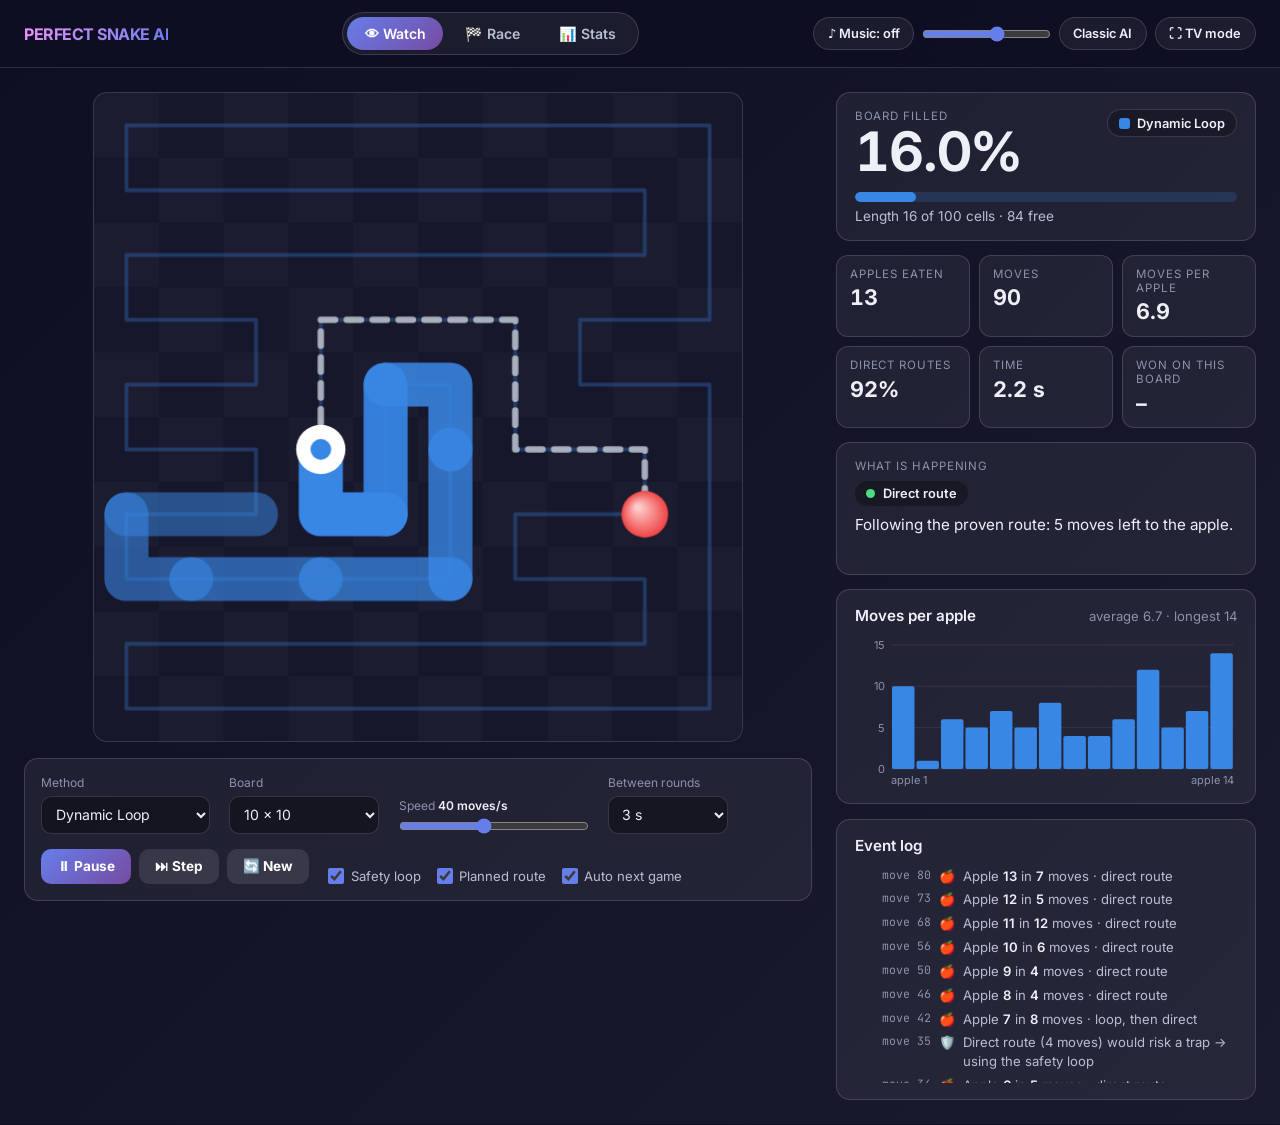
==== commit 049f2c8d: "Perfect Snake: ambient music and selectable pause between rounds - Generative ambient music made liv" ====
--- a/perfect/index.html
+++ b/perfect/index.html
@@ -17,6 +17,10 @@
       <button class="tab-btn" role="tab" data-tab="stats" aria-selected="false">📊 Stats</button>
     </nav>
     <div class="top-actions">
+      <div class="music-ctl">
+        <button class="ghost-btn" id="musicBtn" aria-pressed="false" title="Generative ambient music (M)">♪ Music: off</button>
+        <input type="range" id="musicVol" min="0" max="100" step="1" value="60" aria-label="Music volume">
+      </div>
       <a class="ghost-btn" href="../">Classic AI</a>
       <button class="ghost-btn" id="tvBtn" title="Full screen, keeps the screen awake (T)">⛶ TV mode</button>
     </div>
@@ -48,6 +52,10 @@
             <span>Speed <b id="wSpeedLabel"></b></span>
             <input type="range" id="wSpeed" min="0" max="9" step="1" value="4">
           </label>
+          <label class="ctl ctl-narrow">
+            <span>Between rounds</span>
+            <select id="wDelay" class="delay-select" title="Pause before the next round starts"></select>
+          </label>
           <div class="ctl-buttons">
             <button class="btn" id="wPlay">⏸ Pause</button>
             <button class="btn btn-soft" id="wStep" title="One move (S)">⏭ Step</button>
@@ -121,6 +129,10 @@
           <span>Speed <b id="rSpeedLabel"></b></span>
           <input type="range" id="rSpeed" min="0" max="9" step="1" value="6">
         </label>
+        <label class="ctl ctl-narrow">
+          <span>Between rounds</span>
+          <select id="rDelay" class="delay-select" title="Pause before the next round starts"></select>
+        </label>
         <div class="ctl-buttons">
           <button class="btn" id="rPlay">⏸ Pause</button>
           <button class="btn btn-soft" id="rNew">🔄 New race</button>
@@ -246,6 +258,7 @@
   <div class="tooltip" id="tooltip" role="status" hidden></div>
 
   <script src="snake-engine.js"></script>
+  <script src="ambient.js"></script>
   <script src="app.js"></script>
 </body>
 </html>
--- a/perfect/styles.css
+++ b/perfect/styles.css
@@ -79,7 +79,10 @@
   cursor: pointer;
 }
 .tab-btn[aria-selected="true"] { background: linear-gradient(135deg, var(--primary), var(--secondary)); color: #fff; }
-.top-actions { display: flex; gap: 0.5rem; }
+.top-actions { display: flex; gap: 0.5rem; align-items: center; }
+.music-ctl { display: flex; align-items: center; gap: 0.45rem; }
+.music-ctl input { width: 84px; }
+#musicBtn[aria-pressed="true"] { background: linear-gradient(135deg, var(--primary), var(--secondary)); border-color: transparent; color: #fff; }
 .ghost-btn {
   border: 1px solid var(--border);
   background: var(--surface-2);
@@ -111,6 +114,7 @@
 .ctl { display: flex; flex-direction: column; gap: 0.35rem; font-size: 0.75rem; color: var(--muted); min-width: 150px; }
 .ctl b { color: var(--text); font-weight: 600; }
 .ctl-speed { min-width: 190px; }
+.ctl-narrow { min-width: 120px; }
 select {
   background: rgba(0, 0, 0, 0.35);
   color: var(--text);
@@ -276,6 +280,7 @@
   .tabs { order: 3; width: 100%; justify-content: space-between; }
   .tab-btn { flex: 1; padding: 0.5rem 0.4rem; }
   .top-actions { margin-left: auto; }
+  .music-ctl input { display: none; }
   .view { padding: 1rem; }
   .stats-hero { grid-template-columns: minmax(0, 1fr); }
   .tiles { grid-template-columns: repeat(2, 1fr); }
